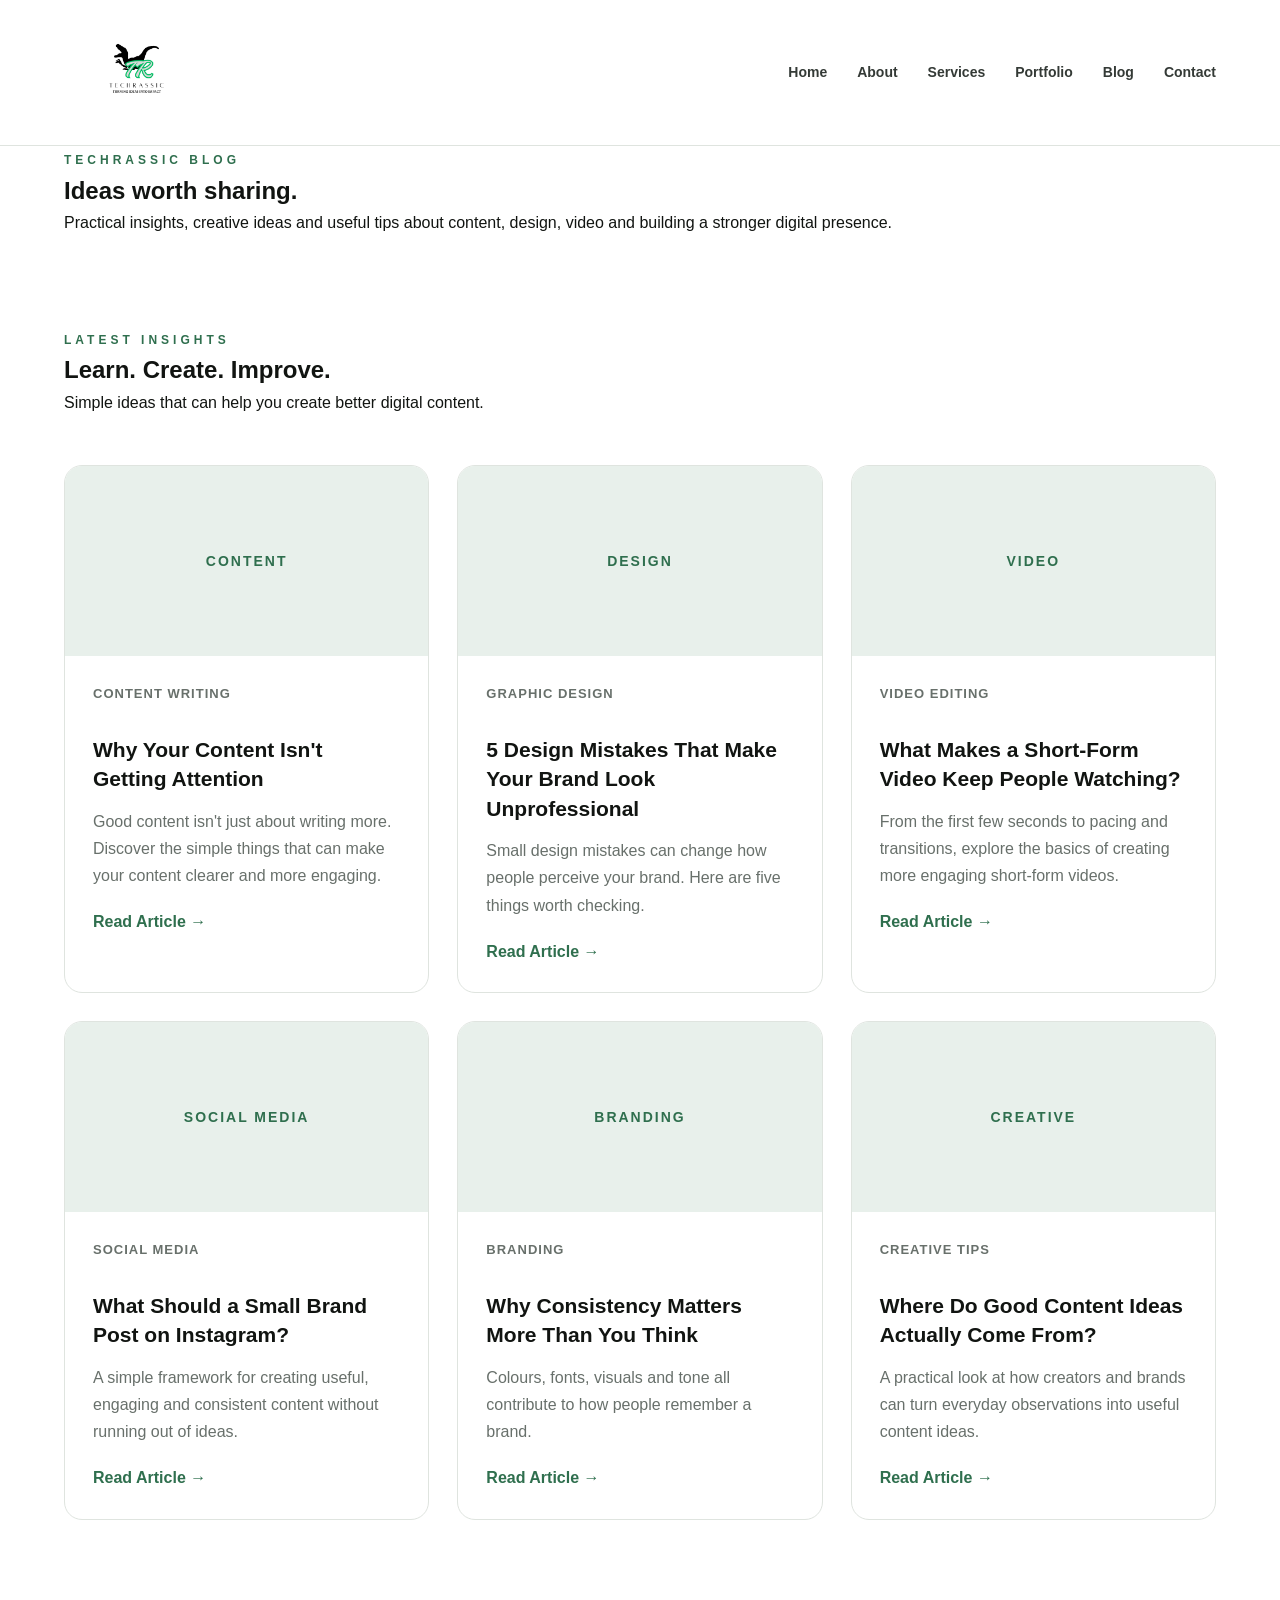
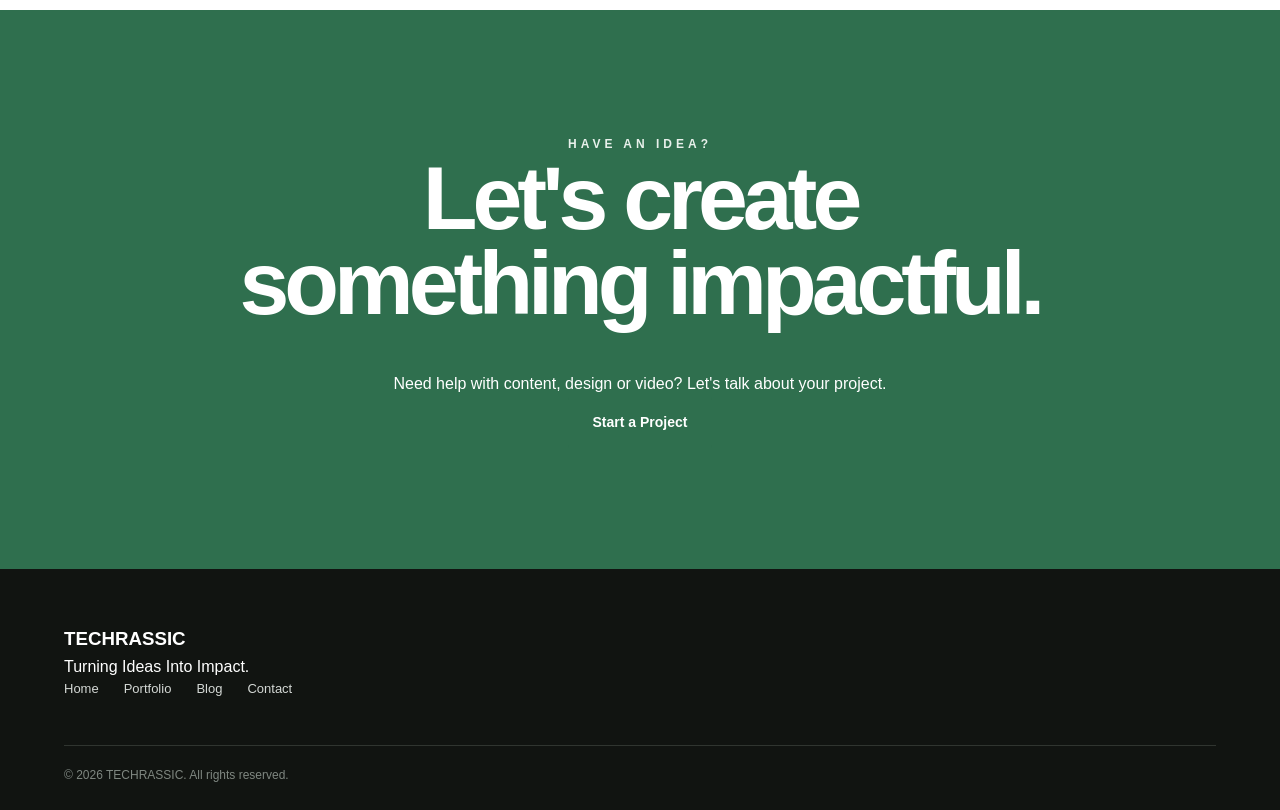
==== blog/index.html @ 9c950e4c "Initial website upload" ====
<!DOCTYPE html>
<html lang="en">
<head>
    <meta charset="UTF-8">
    <meta name="viewport" content="width=device-width, initial-scale=1.0">

    <title>Blog | TECHRASSIC</title>
    <meta name="description" content="Insights, tips and ideas about content, design, video and digital creativity from TECHRASSIC.">

    <link rel="stylesheet" href="../style.css">
</head>

<body>

    <!-- NAVBAR -->
    <header class="navbar">
        <div class="container nav-container">

            <a href="../index.html" class="logo">
                <img src="../assets/logo.png" alt="TECHRASSIC Logo">
            </a>

            <nav>
                <a href="../index.html">Home</a>
                <a href="../index.html#about">About</a>
                <a href="../index.html#services">Services</a>
                <a href="../portfolio/index.html">Portfolio</a>
                <a href="index.html" class="active">Blog</a>
                <a href="../contact/index.html">Contact</a>
            </nav>

        </div>
    </header>


    <!-- BLOG HERO -->
    <section class="page-hero">
        <div class="container">

            <span class="eyebrow">TECHRASSIC BLOG</span>

            <h1>Ideas worth sharing.</h1>

            <p>
                Practical insights, creative ideas and useful tips
                about content, design, video and building a stronger
                digital presence.
            </p>

        </div>
    </section>


    <!-- BLOG POSTS -->
    <section class="blog-section">
        <div class="container">

            <div class="section-heading">
                <span class="eyebrow">LATEST INSIGHTS</span>

                <h2>Learn. Create. Improve.</h2>

                <p>
                    Simple ideas that can help you create better
                    digital content.
                </p>
            </div>


            <div class="blog-grid">

                <!-- BLOG CARD 1 -->
                <article class="blog-card">

                    <div class="blog-image">
                        <span>CONTENT</span>
                    </div>

                    <div class="blog-content">

                        <p class="blog-category">
                            Content Writing
                        </p>

                        <h3>
                            Why Your Content Isn't Getting Attention
                        </h3>

                        <p>
                            Good content isn't just about writing more.
                            Discover the simple things that can make
                            your content clearer and more engaging.
                        </p>

                        <a href="#" class="blog-read">
                            Read Article →
                        </a>

                    </div>

                </article>


                <!-- BLOG CARD 2 -->
                <article class="blog-card">

                    <div class="blog-image">
                        <span>DESIGN</span>
                    </div>

                    <div class="blog-content">

                        <p class="blog-category">
                            Graphic Design
                        </p>

                        <h3>
                            5 Design Mistakes That Make Your Brand Look Unprofessional
                        </h3>

                        <p>
                            Small design mistakes can change how people
                            perceive your brand. Here are five things
                            worth checking.
                        </p>

                        <a href="#" class="blog-read">
                            Read Article →
                        </a>

                    </div>

                </article>


                <!-- BLOG CARD 3 -->
                <article class="blog-card">

                    <div class="blog-image">
                        <span>VIDEO</span>
                    </div>

                    <div class="blog-content">

                        <p class="blog-category">
                            Video Editing
                        </p>

                        <h3>
                            What Makes a Short-Form Video Keep People Watching?
                        </h3>

                        <p>
                            From the first few seconds to pacing and
                            transitions, explore the basics of creating
                            more engaging short-form videos.
                        </p>

                        <a href="#" class="blog-read">
                            Read Article →
                        </a>

                    </div>

                </article>


                <!-- BLOG CARD 4 -->
                <article class="blog-card">

                    <div class="blog-image">
                        <span>SOCIAL MEDIA</span>
                    </div>

                    <div class="blog-content">

                        <p class="blog-category">
                            Social Media
                        </p>

                        <h3>
                            What Should a Small Brand Post on Instagram?
                        </h3>

                        <p>
                            A simple framework for creating useful,
                            engaging and consistent content without
                            running out of ideas.
                        </p>

                        <a href="#" class="blog-read">
                            Read Article →
                        </a>

                    </div>

                </article>


                <!-- BLOG CARD 5 -->
                <article class="blog-card">

                    <div class="blog-image">
                        <span>BRANDING</span>
                    </div>

                    <div class="blog-content">

                        <p class="blog-category">
                            Branding
                        </p>

                        <h3>
                            Why Consistency Matters More Than You Think
                        </h3>

                        <p>
                            Colours, fonts, visuals and tone all contribute
                            to how people remember a brand.
                        </p>

                        <a href="#" class="blog-read">
                            Read Article →
                        </a>

                    </div>

                </article>


                <!-- BLOG CARD 6 -->
                <article class="blog-card">

                    <div class="blog-image">
                        <span>CREATIVE</span>
                    </div>

                    <div class="blog-content">

                        <p class="blog-category">
                            Creative Tips
                        </p>

                        <h3>
                            Where Do Good Content Ideas Actually Come From?
                        </h3>

                        <p>
                            A practical look at how creators and brands
                            can turn everyday observations into useful
                            content ideas.
                        </p>

                        <a href="#" class="blog-read">
                            Read Article →
                        </a>

                    </div>

                </article>

            </div>

        </div>
    </section>


    <!-- CTA -->
    <section class="cta-section">
        <div class="container">

            <div class="cta-box">

                <span class="eyebrow">HAVE AN IDEA?</span>

                <h2>Let's create something impactful.</h2>

                <p>
                    Need help with content, design or video?
                    Let's talk about your project.
                </p>

                <a href="../contact/index.html" class="btn btn-primary">
                    Start a Project
                </a>

            </div>

        </div>
    </section>


    <!-- FOOTER -->
    <footer class="footer">
        <div class="container">

            <div class="footer-content">

                <div>
                    <h3>TECHRASSIC</h3>

                    <p>
                        Turning Ideas Into Impact.
                    </p>
                </div>

                <div class="footer-links">
                    <a href="../index.html">Home</a>
                    <a href="../portfolio/index.html">Portfolio</a>
                    <a href="index.html">Blog</a>
                    <a href="../contact/index.html">Contact</a>
                </div>

            </div>

            <div class="footer-bottom">
                <p>© 2026 TECHRASSIC. All rights reserved.</p>
            </div>

        </div>
    </footer>


    <script src="../script.js"></script>

</body>
</html>
---- style.css ----
/* =========================================================
   TECHRASSIC
   Global Stylesheet
========================================================= */


/* ---------- BRAND COLORS ---------- */

:root {
    --green: #2f6f4e;
    --green-dark: #214d36;
    --green-light: #e8f0eb;

    --black: #111411;
    --dark-grey: #343a36;
    --grey: #68706b;

    --light-grey: #f3f5f2;
    --border: #dfe4df;

    --white: #ffffff;
}


/* ---------- RESET ---------- */

* {
    margin: 0;
    padding: 0;
    box-sizing: border-box;
}

html {
    scroll-behavior: smooth;
}

body {
    font-family: Arial, Helvetica, sans-serif;
    background: var(--white);
    color: var(--black);
    line-height: 1.6;
}

img {
    max-width: 100%;
}

a {
    text-decoration: none;
    color: inherit;
}

button,
a {
    -webkit-tap-highlight-color: transparent;
}


/* ---------- GLOBAL ---------- */

.container {
    width: min(1180px, 90%);
    margin: 0 auto;
}

.section {
    padding: 110px 0;
}

.section-label {
    color: var(--green);
    font-size: 12px;
    font-weight: 700;
    letter-spacing: 3px;
    margin-bottom: 25px;
}

.section-heading-row {
    display: flex;
    justify-content: space-between;
    align-items: end;
    gap: 40px;
    margin-bottom: 50px;
}

.section-heading-row h2 {
    font-size: clamp(40px, 5vw, 65px);
    line-height: 1;
    letter-spacing: -3px;
}

.section-heading-row > p {
    max-width: 360px;
    color: var(--grey);
}


/* ---------- NAVBAR ---------- */

.navbar {
    position: sticky;
    top: 0;
    z-index: 1000;

    background: rgba(255, 255, 255, 0.96);
    border-bottom: 1px solid var(--border);

    backdrop-filter: blur(10px);
}

.nav-container {
    min-height: 80px;

    display: flex;
    justify-content: space-between;
    align-items: center;
}

.logo img {
    width: 145px;
    display: block;
}


/* ---------- NAVIGATION LINKS ---------- */

.nav-links,
.nav-container nav {
    display: flex;
    align-items: center;
    gap: 30px;
}

.nav-links a,
.nav-container nav a {
    position: relative;

    font-size: 14px;
    font-weight: 600;

    color: var(--dark-grey);

    transition: color 0.25s ease;
}

.nav-links a::after,
.nav-container nav a::after {
    content: "";

    position: absolute;
    left: 0;
    bottom: -7px;

    width: 0;
    height: 2px;

    background: var(--green);

    transition: width 0.25s ease;
}

.nav-links a:hover,
.nav-container nav a:hover {
    color: var(--green);
}

.nav-links a:hover::after,
.nav-container nav a:hover::after {
    width: 100%;
}


/* ---------- BUTTONS ---------- */

.btn {
    display: inline-flex;
    align-items: center;
    justify-content: center;

    padding: 15px 25px;

    font-size: 14px;
    font-weight: 700;

    border-radius: 4px;

    transition:
        transform 0.25s ease,
        background 0.25s ease,
        color 0.25s ease;
}

.btn:hover {
    transform: translateY(-2px);
}

.btn-primary {
    background: var(--green);
    color: var(--white);
}

.btn-primary:hover {
    background: var(--green-dark);
}

.btn-outline {
    border: 1px solid var(--black);
    color: var(--black);
}

.btn-outline:hover {
    background: var(--black);
    color: var(--white);
}

.btn-light {
    background: var(--white);
    color: var(--green-dark);
}

.btn-light:hover {
    background: var(--green-light);
}


/* ---------- HERO ---------- */

.hero {
    min-height: calc(100vh - 80px);

    display: flex;
    align-items: center;

    background: var(--light-grey);

    padding: 100px 0;
}

.hero-content {
    max-width: 1050px;
}

.eyebrow {
    color: var(--green);

    font-size: 12px;
    font-weight: 700;

    letter-spacing: 4px;

    margin-bottom: 25px;
}

.hero h1 {
    font-size: clamp(60px, 9vw, 115px);

    line-height: 0.9;

    letter-spacing: -7px;

    margin-bottom: 35px;
}

.hero h1 {
    font-size: clamp(60px, 9vw, 115px);
    line-height: 0.9;
    letter-spacing: -7px;
    margin-bottom: 35px;
}

.hero-line {
    display: block;
}

.hero-line:nth-child(2) {
    transform: translateX(-3px);
}

.hero-line span {
    color: var(--green);
}
.hero-text {
    max-width: 620px;

    color: var(--grey);

    font-size: 18px;

    margin-bottom: 40px;
}

.hero-buttons {
    display: flex;
    gap: 15px;
    flex-wrap: wrap;
}


/* ---------- ABOUT ---------- */

.about-grid {
    display: grid;
    grid-template-columns: 1fr 1fr;

    gap: 80px;

    align-items: start;
}

.about-grid h2 {
    font-size: clamp(40px, 5vw, 65px);

    line-height: 1;

    letter-spacing: -3px;
}

.about-grid h2 span {
    color: var(--green);
}

.about-text {
    max-width: 600px;
}

.about-text p {
    font-size: 20px;

    color: var(--grey);

    margin-bottom: 25px;
}


/* ---------- SERVICES ---------- */

.services-section {
    background: var(--light-grey);
}

.services-grid {
    display: grid;

    grid-template-columns: repeat(3, 1fr);

    gap: 20px;
}

.service-card {
    position: relative;

    min-height: 390px;

    padding: 35px;

    display: flex;
    flex-direction: column;

    background: var(--white);

    border: 1px solid var(--border);

    transition:
        transform 0.3s ease,
        border-color 0.3s ease,
        box-shadow 0.3s ease;
}

.service-card:hover {
    transform: translateY(-8px);

    border-color: var(--green);

    box-shadow: 0 20px 50px rgba(20, 40, 25, 0.08);
}

.card-number {
    color: var(--green);

    font-size: 13px;

    font-weight: 700;
}

.card-icon {
    width: 55px;
    height: 55px;

    margin-top: 40px;
    margin-bottom: 30px;

    display: flex;
    align-items: center;
    justify-content: center;

    background: var(--green-light);

    color: var(--green);

    font-size: 25px;

    border-radius: 50%;
}

.service-card h3 {
    font-size: 28px;

    line-height: 1.1;

    margin-bottom: 15px;
}

.service-card p {
    color: var(--grey);

    font-size: 15px;
}

.card-link {
    margin-top: auto;

    padding-top: 30px;

    color: var(--green);

    font-size: 14px;

    font-weight: 700;
}


/* ---------- PORTFOLIO ---------- */

.portfolio-section {
    background: var(--white);
}

.text-link {
    color: var(--green);

    font-size: 14px;

    font-weight: 700;

    white-space: nowrap;
}

.portfolio-grid {
    display: grid;

    grid-template-columns: repeat(3, 1fr);

    gap: 25px;
}

.portfolio-card {
    border: 1px solid var(--border);

    overflow: hidden;

    transition:
        transform 0.3s ease,
        box-shadow 0.3s ease;
}

.portfolio-card:hover {
    transform: translateY(-6px);

    box-shadow: 0 20px 40px rgba(20, 40, 25, 0.08);
}

.portfolio-image {
    height: 320px;

    display: flex;
    align-items: center;
    justify-content: center;

    background: var(--light-grey);
}

.portfolio-image span {
    color: var(--green);

    font-size: 28px;

    font-weight: 800;

    letter-spacing: 3px;
}

.writing-bg {
    background: #edf2ed;
}

.design-bg {
    background: #f1f2ee;
}

.video-bg {
    background: #e9efeb;
}

.portfolio-info {
    padding: 22px;
}

.portfolio-info h3 {
    font-size: 21px;

    margin-bottom: 4px;
}

.portfolio-info p {
    color: var(--grey);

    font-size: 14px;
}


/* ---------- WHY TECHRASSIC ---------- */

.why-section {
    background: var(--light-grey);
}

.why-heading {
    max-width: 800px;

    font-size: clamp(45px, 6vw, 75px);

    line-height: 1;

    letter-spacing: -4px;

    margin-bottom: 60px;
}

.why-heading span {
    color: var(--green);
}

.why-grid {
    display: grid;

    grid-template-columns: repeat(4, 1fr);

    gap: 1px;

    background: var(--border);

    border: 1px solid var(--border);
}

.why-item {
    background: var(--white);

    padding: 35px;

    min-height: 240px;
}

.why-item strong {
    color: var(--green);

    font-size: 13px;
}

.why-item h3 {
    font-size: 20px;

    margin: 45px 0 12px;
}

.why-item p {
    color: var(--grey);

    font-size: 14px;
}


/* ---------- BLOG ---------- */

.blog-preview {
    display: grid;

    grid-template-columns: 1fr 1fr;

    border: 1px solid var(--border);
}

.blog-placeholder {
    min-height: 350px;

    background: var(--light-grey);

    display: flex;
    align-items: center;
    justify-content: center;
}

.blog-placeholder span {
    color: var(--green);

    font-weight: 800;

    letter-spacing: 3px;
}

.blog-content {
    padding: 55px;
}

.blog-tag {
    color: var(--green);

    font-size: 12px;

    font-weight: 700;

    letter-spacing: 2px;

    margin-bottom: 20px;
}

.blog-content h3 {
    font-size: 35px;

    line-height: 1.1;

    margin-bottom: 20px;
}

.blog-content > p:not(.blog-tag) {
    color: var(--grey);

    margin-bottom: 30px;
}


/* ---------- CTA ---------- */

.cta-section {
    background: var(--green);

    color: var(--white);

    padding: 120px 0;

    text-align: center;
}

.cta-section .eyebrow {
    color: var(--green-light);
}

.cta-section h2 {
    max-width: 850px;

    margin: 0 auto 45px;

    font-size: clamp(50px, 7vw, 90px);

    line-height: 0.95;

    letter-spacing: -5px;
}

.cta-section h2 span {
    color: var(--green-light);
}


/* ---------- FOOTER ---------- */

footer {
    background: var(--black);

    color: var(--white);

    padding: 55px 0 25px;
}

.footer-container {
    display: flex;

    justify-content: space-between;

    gap: 50px;
}

.footer-brand img {
    width: 140px;

    margin-bottom: 10px;
}

.footer-brand p {
    color: #9da49e;

    font-size: 13px;
}

.footer-links {
    display: flex;

    gap: 25px;

    flex-wrap: wrap;

    align-items: center;
}

.footer-links a {
    color: #d4d8d5;

    font-size: 13px;

    transition: color 0.2s ease;
}

.footer-links a:hover {
    color: var(--green-light);
}

.footer-bottom {
    display: flex;

    justify-content: space-between;

    gap: 20px;

    border-top: 1px solid #303530;

    margin-top: 45px;

    padding-top: 20px;
}

.footer-bottom p {
    color: #7f8781;

    font-size: 12px;
}


/* ---------- CONTACT PAGE ---------- */

.contact-section {
    padding: 90px 0;
}

.contact-grid {
    display: grid;

    grid-template-columns: repeat(2, 1fr);

    gap: 24px;

    margin-top: 50px;
}

.contact-card {
    display: block;

    padding: 35px;

    background: var(--white);

    border: 1px solid var(--border);

    border-radius: 18px;

    text-decoration: none;

    color: var(--black);

    transition: 0.3s ease;
}

.contact-card:hover {
    transform: translateY(-6px);

    border-color: var(--green);

    box-shadow: 0 12px 30px rgba(33, 77, 54, 0.08);
}

.contact-icon {
    width: 55px;
    height: 55px;

    display: flex;
    align-items: center;
    justify-content: center;

    background: var(--green-light);

    border-radius: 12px;

    font-size: 24px;

    margin-bottom: 20px;
}

.contact-card h3 {
    margin-bottom: 10px;

    font-size: 22px;
}

.contact-card p {
    color: var(--grey);

    line-height: 1.7;

    margin-bottom: 20px;
}

.contact-link {
    color: var(--green);

    font-weight: 600;
}


/* =========================================================
   TABLET
========================================================= */

@media (max-width: 950px) {

    .nav-links,
    .nav-container nav {
        gap: 18px;
    }

    .nav-links a,
    .nav-container nav a {
        font-size: 13px;
    }

    .services-grid {
        grid-template-columns: repeat(2, 1fr);
    }

    .portfolio-grid {
        grid-template-columns: repeat(2, 1fr);
    }

    .why-grid {
        grid-template-columns: repeat(2, 1fr);
    }

}

/* =========================
   BLOG PAGE
========================= */

.blog-section {
    padding: 90px 0;
}

.blog-grid {
    display: grid;
    grid-template-columns: repeat(3, 1fr);
    gap: 28px;
    margin-top: 50px;
}

.blog-card {
    overflow: hidden;
    background: var(--white);
    border: 1px solid var(--border);
    border-radius: 18px;
    transition: 0.3s ease;
}

.blog-card:hover {
    transform: translateY(-6px);
    box-shadow: 0 12px 30px rgba(33, 77, 54, 0.08);
}

.blog-image {
    height: 190px;
    background: var(--green-light);
    display: flex;
    align-items: center;
    justify-content: center;
}

.blog-image span {
    color: var(--green);
    font-size: 14px;
    font-weight: 700;
    letter-spacing: 2px;
}

.blog-content {
    padding: 28px;
}

.blog-category {
    color: var(--green);
    font-size: 13px;
    font-weight: 700;
    text-transform: uppercase;
    letter-spacing: 1px;
    margin-bottom: 12px;
}

.blog-content h3 {
    font-size: 21px;
    line-height: 1.4;
    margin-bottom: 14px;
}

.blog-content > p:not(.blog-category) {
    color: var(--grey);
    line-height: 1.7;
    margin-bottom: 20px;
}

.blog-read {
    color: var(--green);
    font-weight: 600;
    text-decoration: none;
}

.blog-read:hover {
    color: var(--green-dark);
}


/* BLOG RESPONSIVE */

@media (max-width: 900px) {

    .blog-grid {
        grid-template-columns: repeat(2, 1fr);
    }

}


@media (max-width: 600px) {

    .blog-grid {
        grid-template-columns: 1fr;
    }

    .blog-image {
        height: 170px;
    }

}
/* =========================================================
   MOBILE
========================================================= */

@media (max-width: 700px) {

    .section {
        padding: 75px 0;
    }


    /* NAVBAR */

    .nav-container {
        min-height: 70px;
    }

    .logo img {
        width: 120px;
    }

    .nav-links,
    .nav-container nav {
        display: none;
    }


    /* HERO */

    .hero {
        min-height: calc(100vh - 70px);

        padding: 70px 0;
    }

    .hero h1 {
        font-size: clamp(55px, 16vw, 85px);

        letter-spacing: -5px;
    }

    .hero-text {
        font-size: 16px;
    }

    .hero-buttons {
        flex-direction: column;

        align-items: stretch;
    }

    .btn {
        width: 100%;
    }


    /* ABOUT */

    .about-grid {
        grid-template-columns: 1fr;

        gap: 35px;
    }

    .about-grid h2 {
        font-size: 45px;
    }

    .about-text p {
        font-size: 17px;
    }


    /* HEADINGS */

    .section-heading-row {
        flex-direction: column;

        align-items: start;

        gap: 15px;
    }


    /* SERVICES */

    .services-grid {
        grid-template-columns: 1fr;
    }

    .service-card {
        min-height: 350px;
    }


    /* PORTFOLIO */

    .portfolio-grid {
        grid-template-columns: 1fr;
    }

    .portfolio-image {
        height: 270px;
    }


    /* WHY */

    .why-heading {
        font-size: 48px;
    }

    .why-grid {
        grid-template-columns: 1fr;
    }


    /* BLOG */

    .blog-preview {
        grid-template-columns: 1fr;
    }

    .blog-placeholder {
        min-height: 230px;
    }

    .blog-content {
        padding: 30px;
    }

    .blog-content h3 {
        font-size: 28px;
    }


    /* CONTACT */

    .contact-grid {
        grid-template-columns: 1fr;
    }

    .contact-card {
        padding: 28px;
    }


    /* CTA */

    .cta-section {
        padding: 80px 0;
    }

    .cta-section h2 {
        font-size: 55px;

        letter-spacing: -3px;
    }


    /* FOOTER */

    .footer-container {
        flex-direction: column;
    }

    .footer-links {
        gap: 18px;
    }

    .footer-bottom {
        flex-direction: column;

        gap: 8px;
    }

}
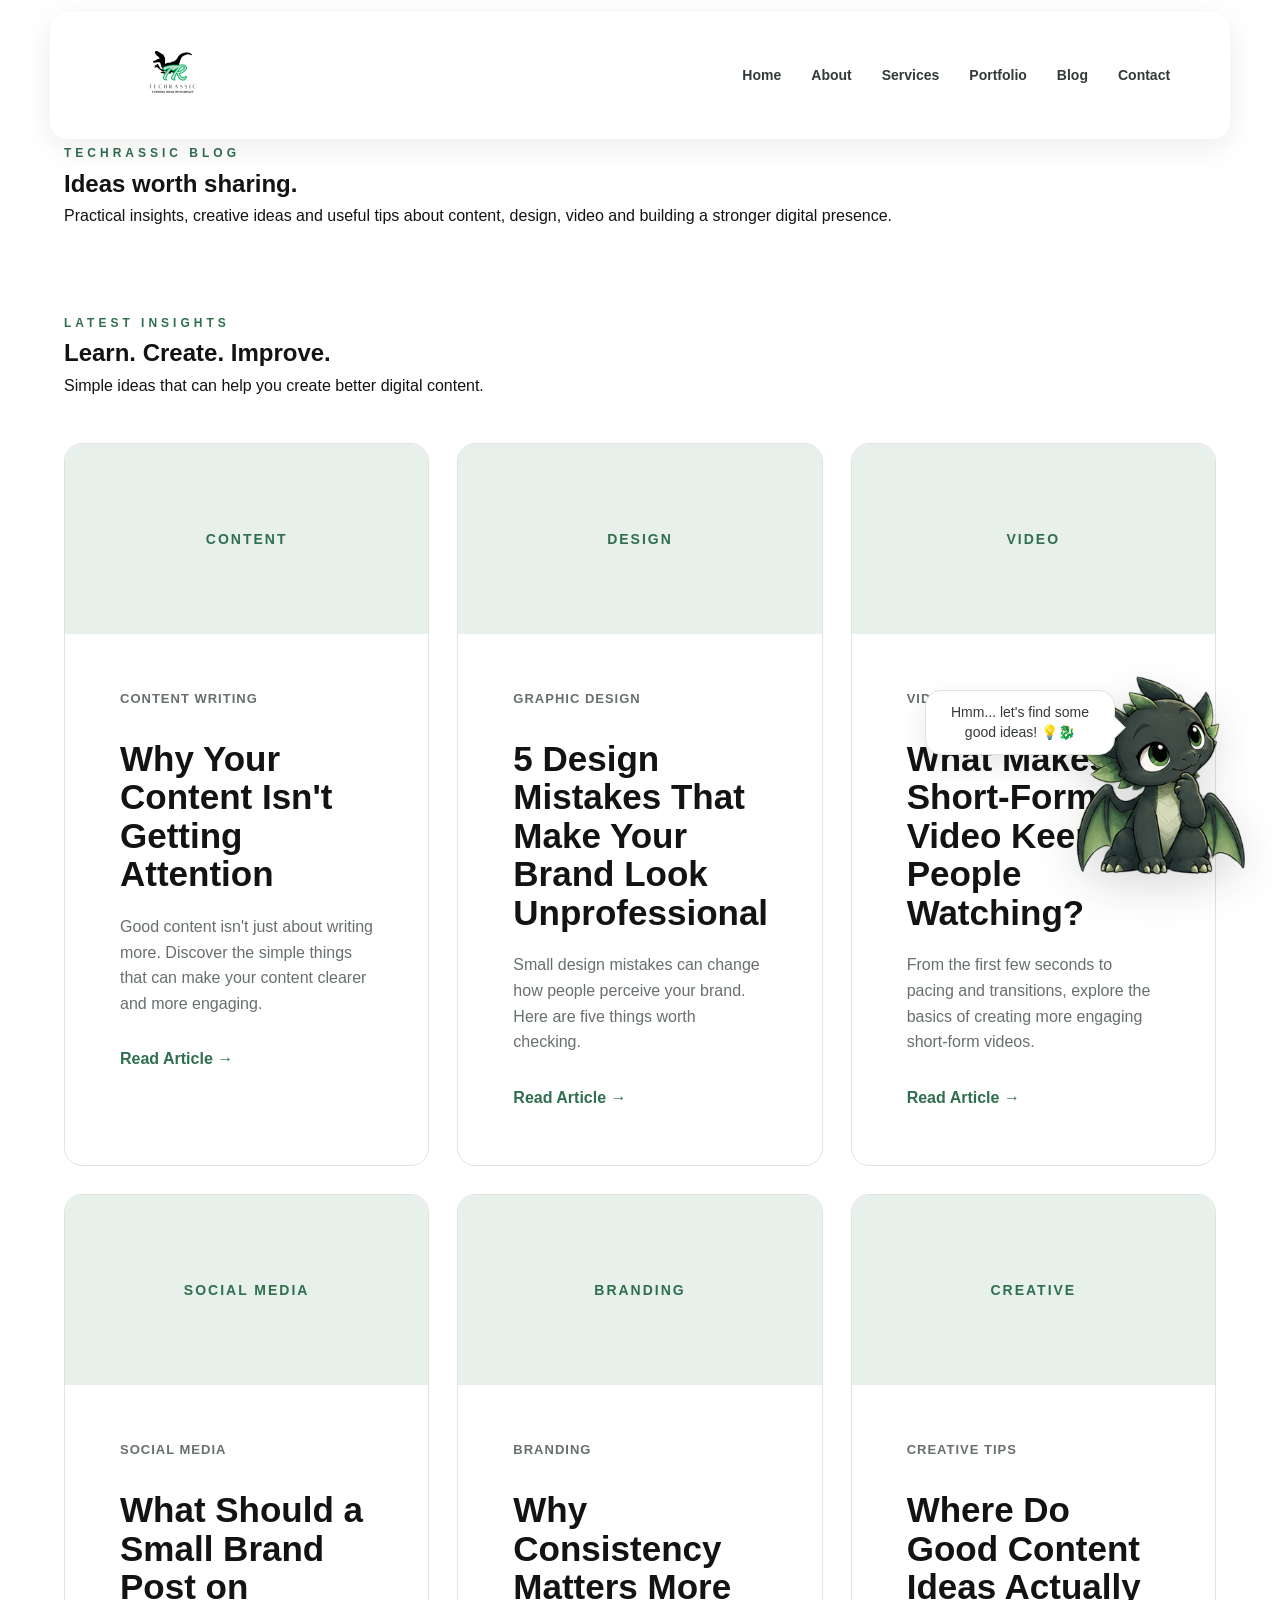
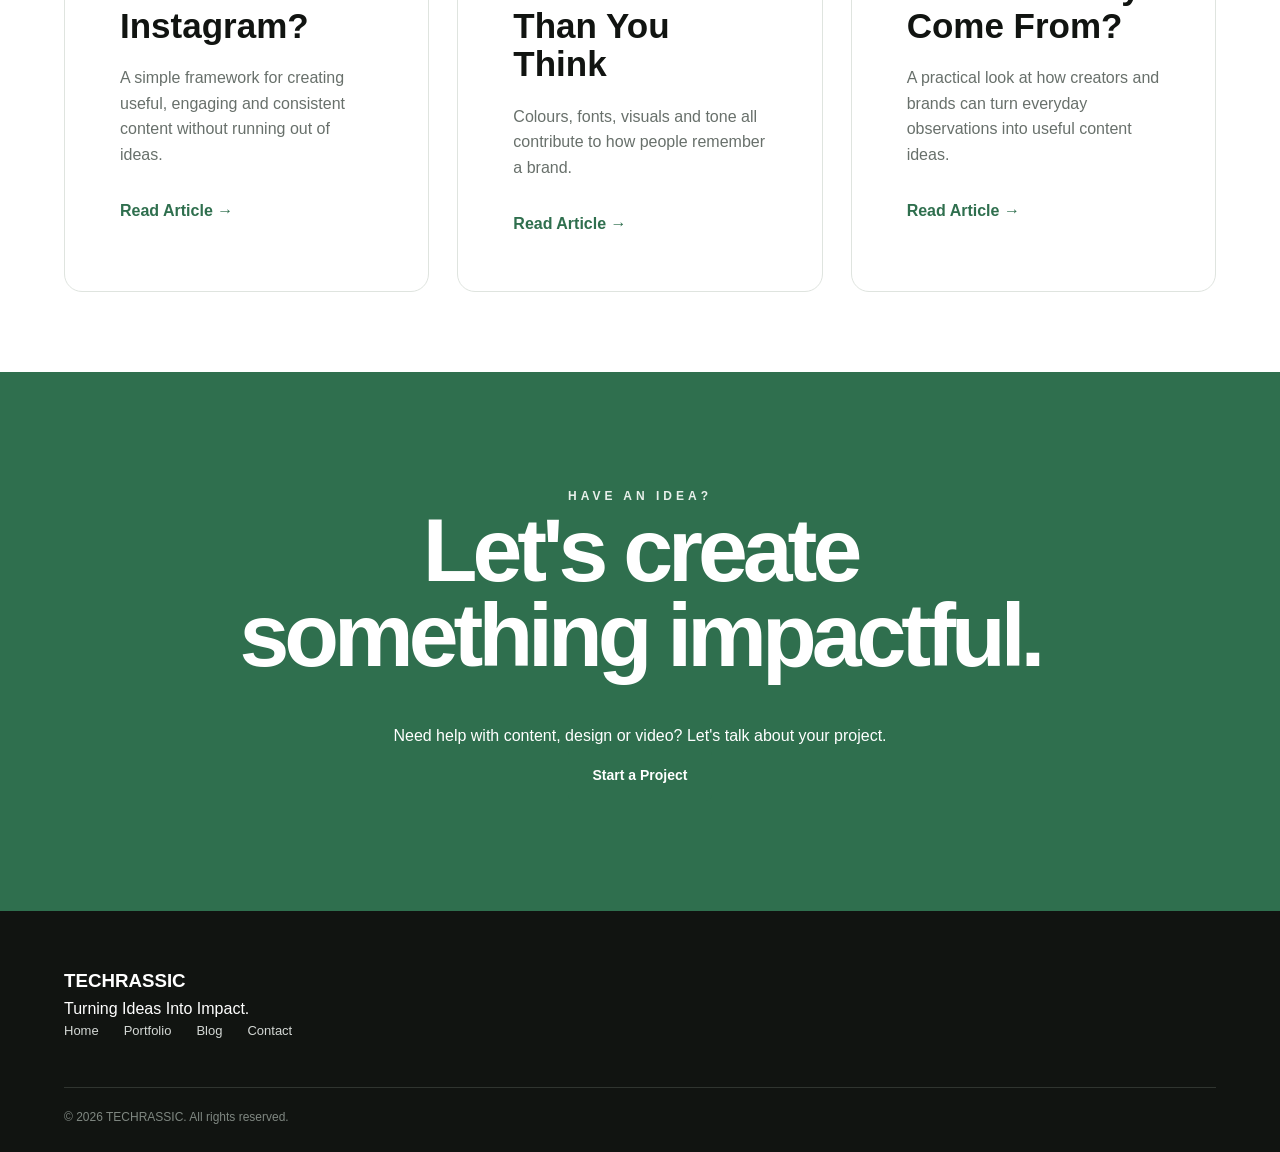
==== commit dcb143a6: "Add blog page mascot with image and speech bubble" ====
--- a/blog/index.html
+++ b/blog/index.html
@@ -12,6 +12,20 @@
 
 <body>
 
+    <!-- BLOG PAGE MASCOT -->
+
+<div class="page-mascot">
+
+    <img
+        src="../assets/mascot/poses/dragon-thinking.png"
+        alt="TECHRASSIC dragon mascot"
+    >
+
+    <div class="mascot-bubble">
+        Hmm... let's find some good ideas! 💡🐉
+    </div>
+
+</div>
     <!-- NAVBAR -->
     <header class="navbar">
         <div class="container nav-container">
@@ -324,4 +338,4 @@
     <script src="../script.js"></script>
 
 </body>
-</html>+</html>
--- a/style.css
+++ b/style.css
@@ -39,6 +39,8 @@
     background: var(--white);
     color: var(--black);
     line-height: 1.6;
+
+    overflow-x: hidden;
 }
 
 img {
@@ -64,52 +66,73 @@
 }
 
 .section {
-    padding: 110px 0;
+    padding: 90px 0;
 }
 
 .section-label {
     color: var(--green);
+
     font-size: 12px;
     font-weight: 700;
+
     letter-spacing: 3px;
-    margin-bottom: 25px;
+
+    margin-bottom: 22px;
 }
 
 .section-heading-row {
     display: flex;
     justify-content: space-between;
     align-items: end;
+
     gap: 40px;
-    margin-bottom: 50px;
+
+    margin-bottom: 45px;
 }
 
 .section-heading-row h2 {
     font-size: clamp(40px, 5vw, 65px);
+
     line-height: 1;
+
     letter-spacing: -3px;
 }
 
 .section-heading-row > p {
     max-width: 360px;
+
     color: var(--grey);
 }
 
 
-/* ---------- NAVBAR ---------- */
+/* =========================================================
+   NAVBAR
+========================================================= */
 
 .navbar {
     position: sticky;
-    top: 0;
+    top: 12px;
     z-index: 1000;
 
-    background: rgba(255, 255, 255, 0.96);
-    border-bottom: 1px solid var(--border);
-
-    backdrop-filter: blur(10px);
+    width: min(1180px, calc(100% - 24px));
+
+    margin: 12px auto 0;
+
+    background: rgba(255, 255, 255, 0.72);
+
+    border: 1px solid rgba(255, 255, 255, 0.7);
+
+    border-radius: 18px;
+
+    backdrop-filter: blur(18px) saturate(140%);
+    -webkit-backdrop-filter: blur(18px) saturate(140%);
+
+    box-shadow:
+        0 8px 30px rgba(17, 20, 17, 0.08);
 }
 
 .nav-container {
-    min-height: 80px;
+    min-height: 68px;
 
     display: flex;
     justify-content: space-between;
@@ -117,8 +140,61 @@
 }
 
 .logo img {
-    width: 145px;
+    width: 125px;
+
     display: block;
+}
+
+
+/* ---------- MOBILE MENU BUTTON ---------- */
+
+.menu-toggle {
+    display: none;
+
+    width: 42px;
+    height: 42px;
+
+    padding: 0;
+
+    border: 1px solid var(--border);
+
+    border-radius: 12px;
+
+    background: rgba(255, 255, 255, 0.55);
+
+    cursor: pointer;
+
+    align-items: center;
+    justify-content: center;
+
+    flex-direction: column;
+
+    gap: 5px;
+}
+
+.menu-toggle span {
+    width: 18px;
+    height: 2px;
+
+    background: var(--black);
+
+    border-radius: 10px;
+
+    transition:
+        transform 0.25s ease,
+        opacity 0.25s ease;
+}
+
+.menu-toggle.active span:nth-child(1) {
+    transform: translateY(7px) rotate(45deg);
+}
+
+.menu-toggle.active span:nth-child(2) {
+    opacity: 0;
+}
+
+.menu-toggle.active span:nth-child(3) {
+    transform: translateY(-7px) rotate(-45deg);
 }
 
 
@@ -127,7 +203,9 @@
 .nav-links,
 .nav-container nav {
     display: flex;
+
     align-items: center;
+
     gap: 30px;
 }
 
@@ -148,6 +226,7 @@
     content: "";
 
     position: absolute;
+
     left: 0;
     bottom: -7px;
 
@@ -170,10 +249,13 @@
 }
 
 
-/* ---------- BUTTONS ---------- */
+/* =========================================================
+   BUTTONS
+========================================================= */
 
 .btn {
     display: inline-flex;
+
     align-items: center;
     justify-content: center;
 
@@ -182,12 +264,13 @@
     font-size: 14px;
     font-weight: 700;
 
-    border-radius: 4px;
+    border-radius: 6px;
 
     transition:
         transform 0.25s ease,
         background 0.25s ease,
-        color 0.25s ease;
+        color 0.25s ease,
+        box-shadow 0.25s ease;
 }
 
 .btn:hover {
@@ -196,25 +279,32 @@
 
 .btn-primary {
     background: var(--green);
+
     color: var(--white);
 }
 
 .btn-primary:hover {
     background: var(--green-dark);
+
+    box-shadow:
+        0 10px 25px rgba(47, 111, 78, 0.2);
 }
 
 .btn-outline {
     border: 1px solid var(--black);
+
     color: var(--black);
 }
 
 .btn-outline:hover {
     background: var(--black);
+
     color: var(--white);
 }
 
 .btn-light {
     background: var(--white);
+
     color: var(--green-dark);
 }
 
@@ -223,7 +313,9 @@
 }
 
 
-/* ---------- HERO ---------- */
+/* =========================================================
+   HERO
+========================================================= */
 
 .hero {
     min-height: calc(100vh - 80px);
@@ -231,14 +323,126 @@
     display: flex;
     align-items: center;
 
-    background: var(--light-grey);
-
-    padding: 100px 0;
+    background:
+        radial-gradient(
+            circle at 85% 20%,
+            rgba(47, 111, 78, 0.08),
+            transparent 30%
+        ),
+        var(--light-grey);
+
+    padding: 90px 0;
 }
 
 .hero-content {
     max-width: 1050px;
-}
+
+    display: flex;
+    align-items: center;
+    justify-content: space-between;
+
+    gap: 60px;
+}
+
+.hero-text-content {
+    flex: 1;
+    min-width: 0;
+}
+
+
+/* =========================================================
+   FLYING DRAGON
+========================================================= */
+
+.hero-mascot {
+    flex: 0 0 380px;
+
+    display: flex;
+    align-items: center;
+    justify-content: center;
+
+    animation: dragon-enter 1.2s ease-out forwards;
+}
+
+.hero-mascot img {
+    width: min(380px, 100%);
+
+    height: auto;
+
+    display: block;
+
+    filter:
+        drop-shadow(0 20px 25px rgba(17, 20, 17, 0.12));
+
+    animation: dragon-fly 4s ease-in-out 1.2s infinite;
+}
+
+
+/* ---------- DRAGON ENTERS FROM RIGHT ---------- */
+
+@keyframes dragon-enter {
+
+    0% {
+        opacity: 0;
+
+        transform:
+            translateX(180px)
+            translateY(20px)
+            rotate(8deg);
+    }
+
+    70% {
+        opacity: 1;
+
+        transform:
+            translateX(-10px)
+            translateY(-5px)
+            rotate(-2deg);
+    }
+
+    100% {
+        opacity: 1;
+
+        transform:
+            translateX(0)
+            translateY(0)
+            rotate(0deg);
+    }
+}
+
+
+/* ---------- DRAGON GENTLE FLYING ---------- */
+
+@keyframes dragon-fly {
+
+    0%,
+    100% {
+        transform:
+            translateY(0)
+            rotate(0deg);
+    }
+
+    25% {
+        transform:
+            translateY(-10px)
+            rotate(1deg);
+    }
+
+    50% {
+        transform:
+            translateY(-18px)
+            rotate(0deg);
+    }
+
+    75% {
+        transform:
+            translateY(-8px)
+            rotate(-1deg);
+    }
+}
+
+
+/* ---------- HERO TEXT ---------- */
 
 .eyebrow {
     color: var(--green);
@@ -261,13 +465,6 @@
     margin-bottom: 35px;
 }
 
-.hero h1 {
-    font-size: clamp(60px, 9vw, 115px);
-    line-height: 0.9;
-    letter-spacing: -7px;
-    margin-bottom: 35px;
-}
-
 .hero-line {
     display: block;
 }
@@ -279,6 +476,7 @@
 .hero-line span {
     color: var(--green);
 }
+
 .hero-text {
     max-width: 620px;
 
@@ -291,18 +489,23 @@
 
 .hero-buttons {
     display: flex;
+
     gap: 15px;
+
     flex-wrap: wrap;
 }
 
 
-/* ---------- ABOUT ---------- */
+/* =========================================================
+   ABOUT
+========================================================= */
 
 .about-grid {
     display: grid;
+
     grid-template-columns: 1fr 1fr;
 
-    gap: 80px;
+    gap: 70px;
 
     align-items: start;
 }
@@ -332,7 +535,9 @@
 }
 
 
-/* ---------- SERVICES ---------- */
+/* =========================================================
+   SERVICES
+========================================================= */
 
 .services-section {
     background: var(--light-grey);
@@ -371,7 +576,8 @@
 
     border-color: var(--green);
 
-    box-shadow: 0 20px 50px rgba(20, 40, 25, 0.08);
+    box-shadow:
+        0 20px 50px rgba(20, 40, 25, 0.08);
 }
 
 .card-number {
@@ -390,6 +596,7 @@
     margin-bottom: 30px;
 
     display: flex;
+
     align-items: center;
     justify-content: center;
 
@@ -429,7 +636,9 @@
 }
 
 
-/* ---------- PORTFOLIO ---------- */
+/* =========================================================
+   PORTFOLIO
+========================================================= */
 
 .portfolio-section {
     background: var(--white);
@@ -460,19 +669,24 @@
 
     transition:
         transform 0.3s ease,
-        box-shadow 0.3s ease;
+        box-shadow 0.3s ease,
+        border-color 0.3s ease;
 }
 
 .portfolio-card:hover {
     transform: translateY(-6px);
 
-    box-shadow: 0 20px 40px rgba(20, 40, 25, 0.08);
+    border-color: var(--green);
+
+    box-shadow:
+        0 20px 40px rgba(20, 40, 25, 0.08);
 }
 
 .portfolio-image {
     height: 320px;
 
     display: flex;
+
     align-items: center;
     justify-content: center;
 
@@ -518,7 +732,9 @@
 }
 
 
-/* ---------- WHY TECHRASSIC ---------- */
+/* =========================================================
+   WHY TECHRASSIC
+========================================================= */
 
 .why-section {
     background: var(--light-grey);
@@ -579,7 +795,9 @@
 }
 
 
-/* ---------- BLOG ---------- */
+/* =========================================================
+   BLOG PREVIEW
+========================================================= */
 
 .blog-preview {
     display: grid;
@@ -587,6 +805,8 @@
     grid-template-columns: 1fr 1fr;
 
     border: 1px solid var(--border);
+
+    overflow: hidden;
 }
 
 .blog-placeholder {
@@ -595,6 +815,7 @@
     background: var(--light-grey);
 
     display: flex;
+
     align-items: center;
     justify-content: center;
 }
@@ -638,14 +859,16 @@
 }
 
 
-/* ---------- CTA ---------- */
+/* =========================================================
+   CTA
+========================================================= */
 
 .cta-section {
     background: var(--green);
 
     color: var(--white);
 
-    padding: 120px 0;
+    padding: 110px 0;
 
     text-align: center;
 }
@@ -671,7 +894,9 @@
 }
 
 
-/* ---------- FOOTER ---------- */
+/* =========================================================
+   FOOTER
+========================================================= */
 
 footer {
     background: var(--black);
@@ -744,10 +969,12 @@
 }
 
 
-/* ---------- CONTACT PAGE ---------- */
+/* =========================================================
+   CONTACT PAGE
+========================================================= */
 
 .contact-section {
-    padding: 90px 0;
+    padding: 80px 0;
 }
 
 .contact-grid {
@@ -757,7 +984,7 @@
 
     gap: 24px;
 
-    margin-top: 50px;
+    margin-top: 45px;
 }
 
 .contact-card {
@@ -783,7 +1010,8 @@
 
     border-color: var(--green);
 
-    box-shadow: 0 12px 30px rgba(33, 77, 54, 0.08);
+    box-shadow:
+        0 12px 30px rgba(33, 77, 54, 0.08);
 }
 
 .contact-icon {
@@ -791,6 +1019,7 @@
     height: 55px;
 
     display: flex;
+
     align-items: center;
     justify-content: center;
 
@@ -821,6 +1050,91 @@
     color: var(--green);
 
     font-weight: 600;
+}
+
+
+/* =========================================================
+   BLOG PAGE
+========================================================= */
+
+.blog-section {
+    padding: 80px 0;
+}
+
+.blog-grid {
+    display: grid;
+
+    grid-template-columns: repeat(3, 1fr);
+
+    gap: 28px;
+
+    margin-top: 45px;
+}
+
+.blog-card {
+    overflow: hidden;
+
+    background: var(--white);
+
+    border: 1px solid var(--border);
+
+    border-radius: 18px;
+
+    transition: 0.3s ease;
+}
+
+.blog-card:hover {
+    transform: translateY(-6px);
+
+    box-shadow:
+        0 12px 30px rgba(33, 77, 54, 0.08);
+}
+
+.blog-image {
+    height: 190px;
+
+    background: var(--green-light);
+
+    display: flex;
+
+    align-items: center;
+    justify-content: center;
+}
+
+.blog-image span {
+    color: var(--green);
+
+    font-size: 14px;
+
+    font-weight: 700;
+
+    letter-spacing: 2px;
+}
+
+.blog-category {
+    color: var(--green);
+
+    font-size: 13px;
+
+    font-weight: 700;
+
+    text-transform: uppercase;
+
+    letter-spacing: 1px;
+
+    margin-bottom: 12px;
+}
+
+.blog-read {
+    color: var(--green);
+
+    font-weight: 600;
+
+    text-decoration: none;
+}
+
+.blog-read:hover {
+    color: var(--green-dark);
 }
 
 
@@ -840,6 +1154,14 @@
         font-size: 13px;
     }
 
+    .hero-content {
+        gap: 35px;
+    }
+
+    .hero-mascot {
+        flex-basis: 300px;
+    }
+
     .services-grid {
         grid-template-columns: repeat(2, 1fr);
     }
@@ -852,99 +1174,259 @@
         grid-template-columns: repeat(2, 1fr);
     }
 
-}
-
-/* =========================
-   BLOG PAGE
-========================= */
-
-.blog-section {
-    padding: 90px 0;
-}
-
-.blog-grid {
-    display: grid;
-    grid-template-columns: repeat(3, 1fr);
-    gap: 28px;
-    margin-top: 50px;
-}
-
-.blog-card {
-    overflow: hidden;
-    background: var(--white);
-    border: 1px solid var(--border);
-    border-radius: 18px;
-    transition: 0.3s ease;
-}
-
-.blog-card:hover {
-    transform: translateY(-6px);
-    box-shadow: 0 12px 30px rgba(33, 77, 54, 0.08);
-}
-
-.blog-image {
-    height: 190px;
-    background: var(--green-light);
-    display: flex;
-    align-items: center;
-    justify-content: center;
-}
-
-.blog-image span {
-    color: var(--green);
-    font-size: 14px;
-    font-weight: 700;
-    letter-spacing: 2px;
-}
-
-.blog-content {
-    padding: 28px;
-}
-
-.blog-category {
-    color: var(--green);
-    font-size: 13px;
-    font-weight: 700;
-    text-transform: uppercase;
-    letter-spacing: 1px;
-    margin-bottom: 12px;
-}
-
-.blog-content h3 {
-    font-size: 21px;
-    line-height: 1.4;
-    margin-bottom: 14px;
-}
-
-.blog-content > p:not(.blog-category) {
-    color: var(--grey);
-    line-height: 1.7;
-    margin-bottom: 20px;
-}
-
-.blog-read {
-    color: var(--green);
-    font-weight: 600;
-    text-decoration: none;
-}
-
-.blog-read:hover {
-    color: var(--green-dark);
-}
-
-
-/* BLOG RESPONSIVE */
-
-@media (max-width: 900px) {
-
     .blog-grid {
         grid-template-columns: repeat(2, 1fr);
     }
-
-}
-
-
-@media (max-width: 600px) {
+}
+
+
+/* =========================================================
+   MOBILE
+========================================================= */
+
+@media (max-width: 700px) {
+
+    .container {
+        width: min(92%, 1180px);
+    }
+
+    .section {
+        padding: 65px 0;
+    }
+
+
+    /* ---------- NAVBAR ---------- */
+
+    .navbar {
+        top: 8px;
+
+        width: calc(100% - 16px);
+
+        margin-top: 8px;
+
+        border-radius: 16px;
+    }
+
+    .nav-container {
+        min-height: 58px;
+    }
+
+    .logo img {
+        width: 100px;
+    }
+
+    .menu-toggle {
+        display: flex;
+    }
+
+
+    /* ---------- MOBILE NAVIGATION ---------- */
+
+    .nav-links {
+        display: none;
+
+        position: absolute;
+
+        top: calc(100% + 10px);
+
+        left: 0;
+        right: 0;
+
+        flex-direction: column;
+
+        align-items: stretch;
+
+        gap: 4px;
+
+        padding: 10px;
+
+        background: rgba(255, 255, 255, 0.82);
+
+        border: 1px solid rgba(255, 255, 255, 0.7);
+
+        border-radius: 16px;
+
+        backdrop-filter: blur(18px) saturate(140%);
+        -webkit-backdrop-filter: blur(18px) saturate(140%);
+
+        box-shadow:
+            0 15px 35px rgba(17, 20, 17, 0.1);
+    }
+
+    .nav-links.active {
+        display: flex;
+    }
+
+    .nav-links a {
+        width: 100%;
+
+        padding: 12px 14px;
+
+        border-radius: 10px;
+
+        font-size: 14px;
+    }
+
+    .nav-links a:hover {
+        background: var(--green-light);
+    }
+
+    .nav-links a::after {
+        display: none;
+    }
+
+
+    /* ---------- HERO ---------- */
+
+    .hero {
+        min-height: calc(100vh - 66px);
+
+        padding: 65px 0;
+    }
+
+    .hero-content {
+        flex-direction: column;
+
+        align-items: center;
+
+        text-align: center;
+
+        gap: 35px;
+    }
+
+    .hero-text-content {
+        width: 100%;
+    }
+
+    .hero h1 {
+        font-size: clamp(55px, 16vw, 85px);
+
+        letter-spacing: -5px;
+    }
+
+    .hero-text {
+        font-size: 16px;
+
+        margin-left: auto;
+        margin-right: auto;
+
+        margin-bottom: 30px;
+    }
+
+    .hero-buttons {
+        flex-direction: column;
+
+        align-items: stretch;
+    }
+
+    .btn {
+        width: 100%;
+    }
+
+    .hero-mascot {
+        flex: none;
+
+        width: min(280px, 75vw);
+
+        order: 2;
+    }
+
+    .hero-mascot img {
+        width: 100%;
+    }
+
+
+    /* ---------- ABOUT ---------- */
+
+    .about-grid {
+        grid-template-columns: 1fr;
+
+        gap: 30px;
+    }
+
+    .about-grid h2 {
+        font-size: 45px;
+    }
+
+    .about-text p {
+        font-size: 17px;
+    }
+
+
+    /* ---------- HEADINGS ---------- */
+
+    .section-heading-row {
+        flex-direction: column;
+
+        align-items: start;
+
+        gap: 15px;
+    }
+
+    .section-heading-row h2 {
+        letter-spacing: -2px;
+    }
+
+
+    /* ---------- SERVICES ---------- */
+
+    .services-grid {
+        grid-template-columns: 1fr;
+    }
+
+    .service-card {
+        min-height: 350px;
+
+        padding: 30px;
+    }
+
+
+    /* ---------- PORTFOLIO ---------- */
+
+    .portfolio-grid {
+        grid-template-columns: 1fr;
+    }
+
+    .portfolio-image {
+        height: 270px;
+    }
+
+
+    /* ---------- WHY ---------- */
+
+    .why-heading {
+        font-size: 48px;
+
+        letter-spacing: -3px;
+
+        margin-bottom: 40px;
+    }
+
+    .why-grid {
+        grid-template-columns: 1fr;
+    }
+
+
+    /* ---------- BLOG PREVIEW ---------- */
+
+    .blog-preview {
+        grid-template-columns: 1fr;
+    }
+
+    .blog-placeholder {
+        min-height: 230px;
+    }
+
+    .blog-content {
+        padding: 30px;
+    }
+
+    .blog-content h3 {
+        font-size: 28px;
+    }
+
+
+    /* ---------- BLOG PAGE ---------- */
 
     .blog-grid {
         grid-template-columns: 1fr;
@@ -954,144 +1436,8 @@
         height: 170px;
     }
 
-}
-/* =========================================================
-   MOBILE
-========================================================= */
-
-@media (max-width: 700px) {
-
-    .section {
-        padding: 75px 0;
-    }
-
-
-    /* NAVBAR */
-
-    .nav-container {
-        min-height: 70px;
-    }
-
-    .logo img {
-        width: 120px;
-    }
-
-    .nav-links,
-    .nav-container nav {
-        display: none;
-    }
-
-
-    /* HERO */
-
-    .hero {
-        min-height: calc(100vh - 70px);
-
-        padding: 70px 0;
-    }
-
-    .hero h1 {
-        font-size: clamp(55px, 16vw, 85px);
-
-        letter-spacing: -5px;
-    }
-
-    .hero-text {
-        font-size: 16px;
-    }
-
-    .hero-buttons {
-        flex-direction: column;
-
-        align-items: stretch;
-    }
-
-    .btn {
-        width: 100%;
-    }
-
-
-    /* ABOUT */
-
-    .about-grid {
-        grid-template-columns: 1fr;
-
-        gap: 35px;
-    }
-
-    .about-grid h2 {
-        font-size: 45px;
-    }
-
-    .about-text p {
-        font-size: 17px;
-    }
-
-
-    /* HEADINGS */
-
-    .section-heading-row {
-        flex-direction: column;
-
-        align-items: start;
-
-        gap: 15px;
-    }
-
-
-    /* SERVICES */
-
-    .services-grid {
-        grid-template-columns: 1fr;
-    }
-
-    .service-card {
-        min-height: 350px;
-    }
-
-
-    /* PORTFOLIO */
-
-    .portfolio-grid {
-        grid-template-columns: 1fr;
-    }
-
-    .portfolio-image {
-        height: 270px;
-    }
-
-
-    /* WHY */
-
-    .why-heading {
-        font-size: 48px;
-    }
-
-    .why-grid {
-        grid-template-columns: 1fr;
-    }
-
-
-    /* BLOG */
-
-    .blog-preview {
-        grid-template-columns: 1fr;
-    }
-
-    .blog-placeholder {
-        min-height: 230px;
-    }
-
-    .blog-content {
-        padding: 30px;
-    }
-
-    .blog-content h3 {
-        font-size: 28px;
-    }
-
-
-    /* CONTACT */
+
+    /* ---------- CONTACT ---------- */
 
     .contact-grid {
         grid-template-columns: 1fr;
@@ -1102,7 +1448,7 @@
     }
 
 
-    /* CTA */
+    /* ---------- CTA ---------- */
 
     .cta-section {
         padding: 80px 0;
@@ -1115,7 +1461,7 @@
     }
 
 
-    /* FOOTER */
+    /* ---------- FOOTER ---------- */
 
     .footer-container {
         flex-direction: column;
@@ -1130,5 +1476,181 @@
 
         gap: 8px;
     }
-
-}+}
+
+
+/* =========================================================
+   REDUCED MOTION
+========================================================= */
+
+@media (prefers-reduced-motion: reduce) {
+
+    html {
+        scroll-behavior: auto;
+    }
+
+    *,
+    *::before,
+    *::after {
+        transition-duration: 0.01ms !important;
+        animation-duration: 0.01ms !important;
+    }
+}
+
+/* =========================================================
+   TECHRASSIC PAGE MASCOT
+========================================================= */
+
+.page-mascot {
+    position: fixed;
+
+    right: 35px;
+    bottom: 25px;
+
+    width: 170px;
+
+    z-index: 1000;
+
+    display: flex;
+    flex-direction: column;
+    align-items: center;
+
+    pointer-events: none;
+
+    animation: mascot-page-enter 0.8s ease-out forwards;
+}
+
+.page-mascot img {
+    width: 100%;
+    height: auto;
+
+    display: block;
+
+    filter:
+        drop-shadow(0 15px 20px rgba(17, 20, 17, 0.15));
+
+    animation: mascot-page-float 3.5s ease-in-out infinite;
+}
+
+
+/* =========================================================
+   MASCOT SPEECH BUBBLE
+========================================================= */
+
+.mascot-bubble {
+    position: absolute;
+
+    right: 130px;
+    bottom: 120px;
+
+    width: 190px;
+
+    padding: 12px 15px;
+
+    background: var(--white);
+    color: var(--dark-grey);
+
+    border: 1px solid var(--border);
+
+    border-radius: 16px;
+
+    font-size: 14px;
+    line-height: 1.4;
+
+    text-align: center;
+
+    box-shadow:
+        0 10px 25px rgba(17, 20, 17, 0.10);
+}
+
+
+/* Speech bubble tail */
+
+.mascot-bubble::after {
+    content: "";
+
+    position: absolute;
+
+    right: -8px;
+    bottom: 18px;
+
+    width: 16px;
+    height: 16px;
+
+    background: var(--white);
+
+    border-right: 1px solid var(--border);
+    border-bottom: 1px solid var(--border);
+
+    transform: rotate(-45deg);
+}
+
+
+/* =========================================================
+   MASCOT ENTERS PAGE
+========================================================= */
+
+@keyframes mascot-page-enter {
+
+    0% {
+        opacity: 0;
+
+        transform:
+            translateX(80px)
+            translateY(30px)
+            scale(0.85);
+    }
+
+    100% {
+        opacity: 1;
+
+        transform:
+            translateX(0)
+            translateY(0)
+            scale(1);
+    }
+
+}
+
+
+/* =========================================================
+   MASCOT GENTLE FLOAT
+========================================================= */
+
+@keyframes mascot-page-float {
+
+    0%,
+    100% {
+        transform: translateY(0);
+    }
+
+    50% {
+        transform: translateY(-10px);
+    }
+
+}
+
+
+/* =========================================================
+   PAGE MASCOT — MOBILE
+========================================================= */
+
+@media (max-width: 700px) {
+
+    .page-mascot {
+        right: 15px;
+        bottom: 15px;
+
+        width: 110px;
+    }
+
+    .mascot-bubble {
+        right: 75px;
+        bottom: 80px;
+
+        width: 150px;
+
+        font-size: 12px;
+    }
+
+}
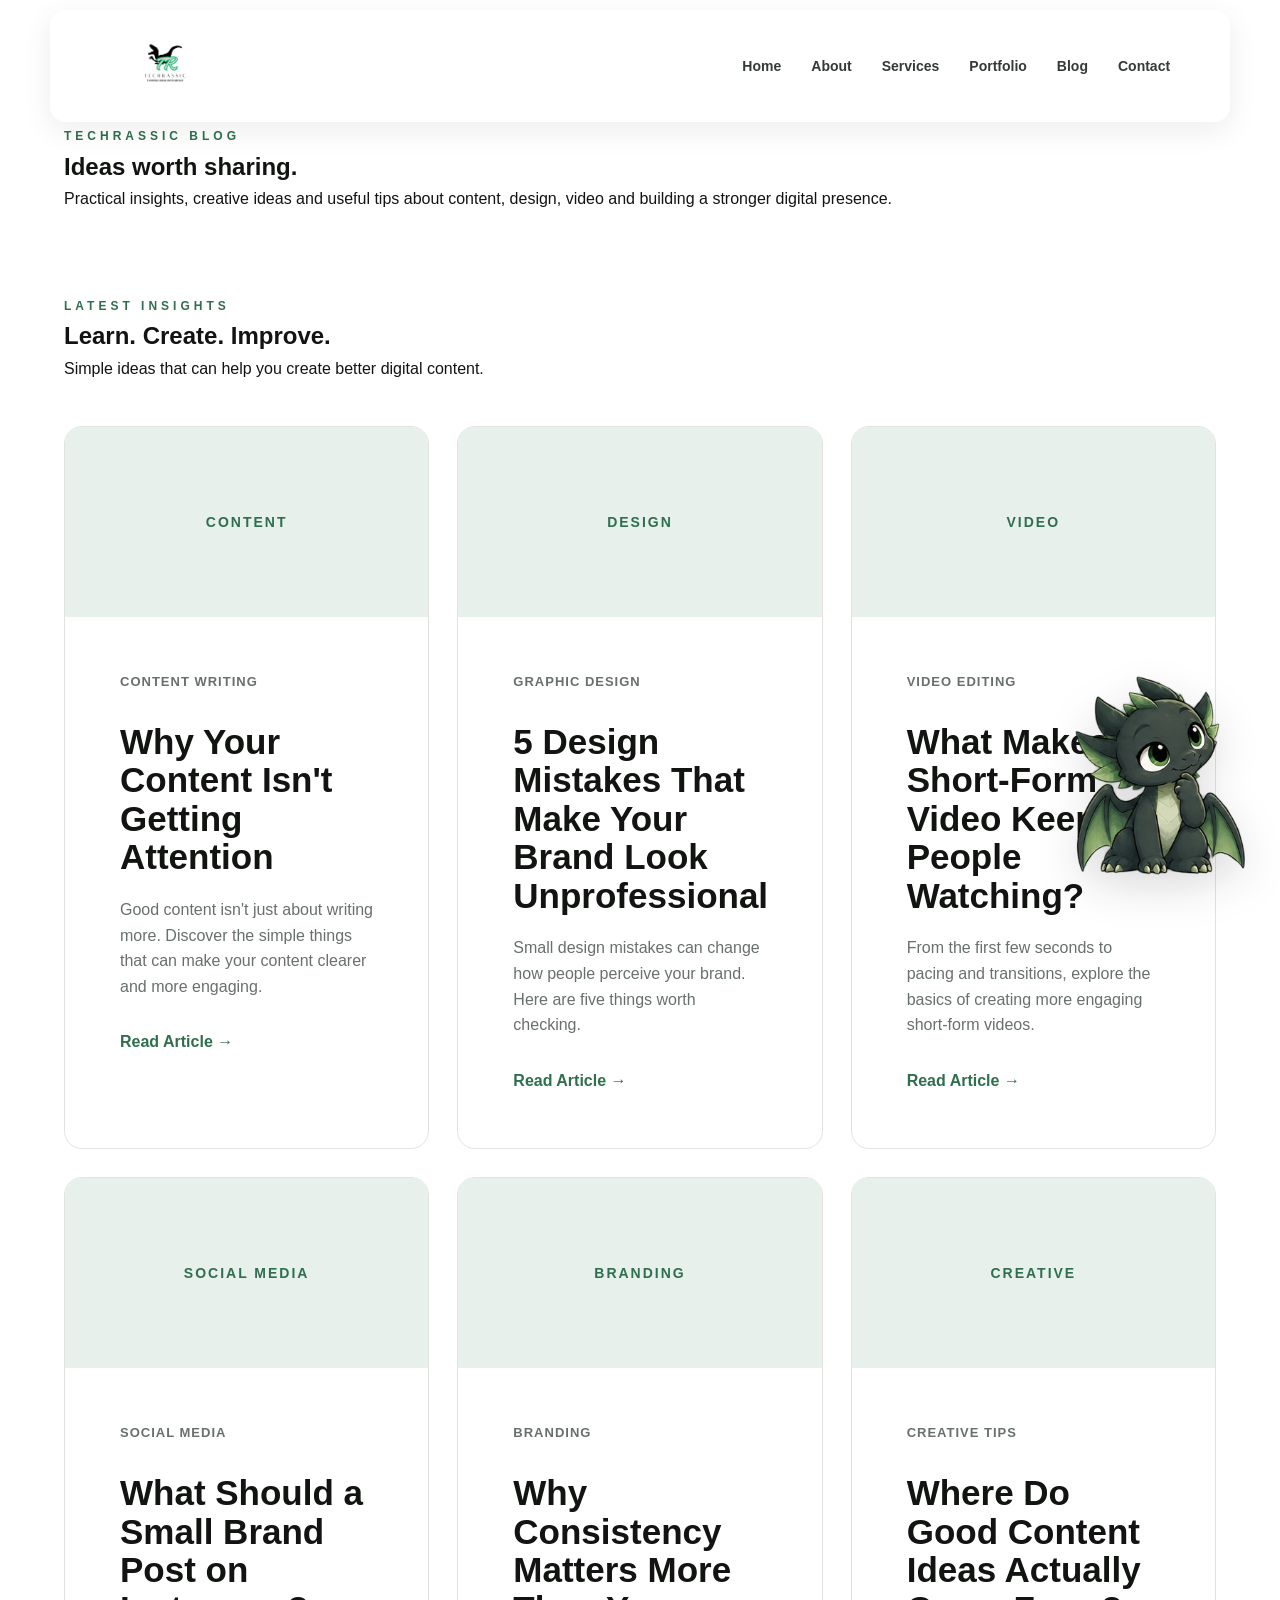
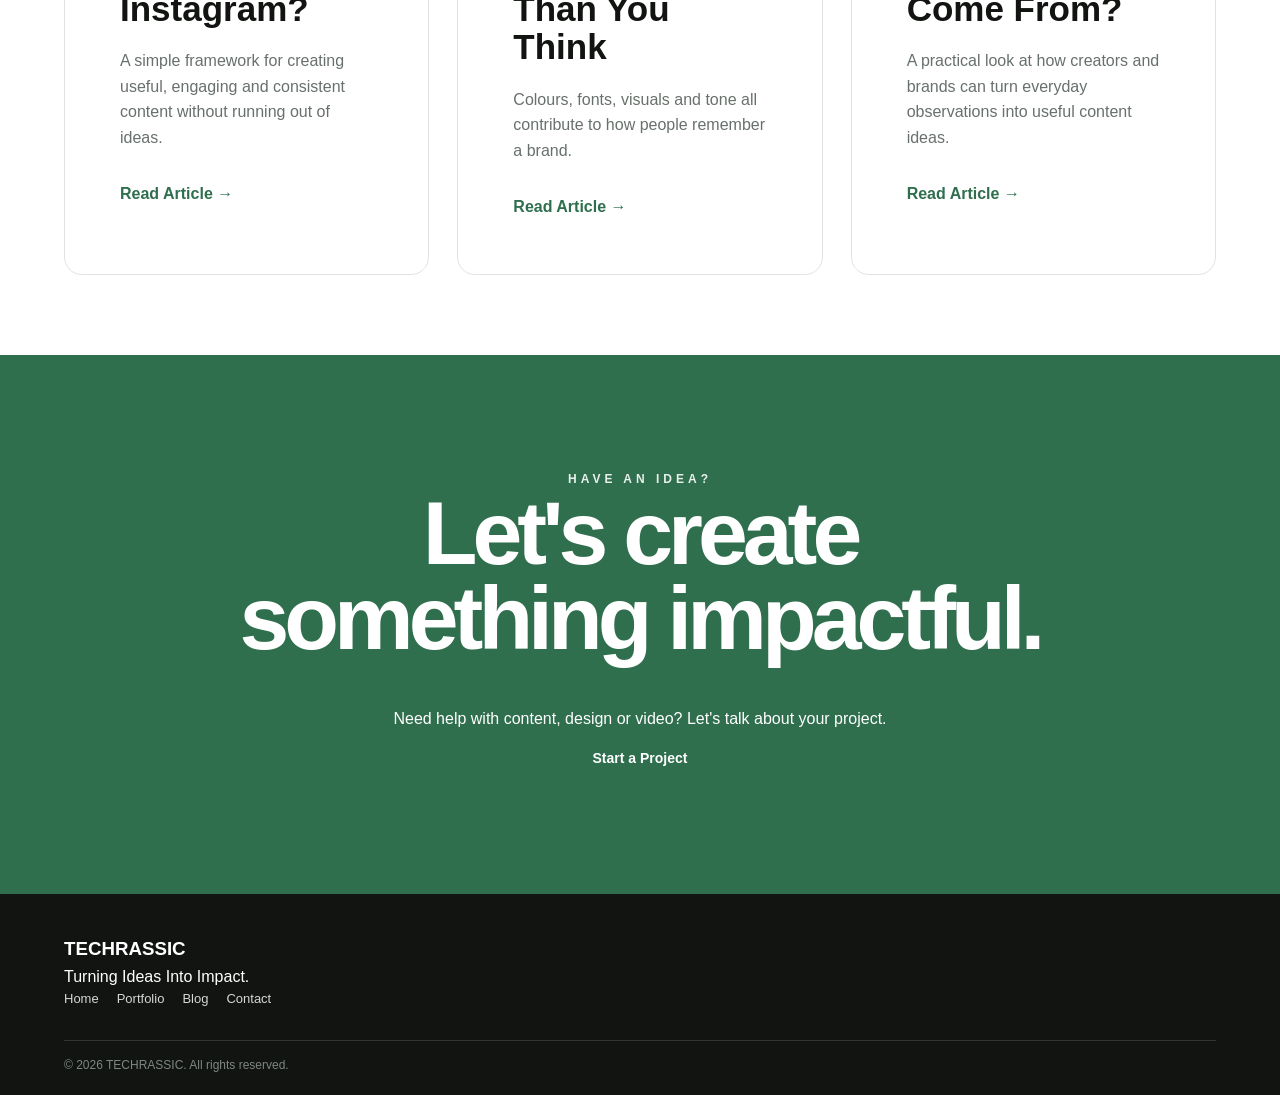
==== commit f7ec5778: "Remove spaces in mascot bubble text" ====
--- a/blog/index.html
+++ b/blog/index.html
@@ -22,7 +22,7 @@
     >
 
     <div class="mascot-bubble">
-        Hmm... let's find some good ideas! 💡🐉
+        Hmm...let's find some good ideas!💡
     </div>
 
 </div>
--- a/style.css
+++ b/style.css
@@ -111,18 +111,18 @@
 
 .navbar {
     position: sticky;
-    top: 12px;
+    top: 10px;
     z-index: 1000;
 
     width: min(1180px, calc(100% - 24px));
 
-    margin: 12px auto 0;
+    margin: 10px auto 0;
 
     background: rgba(255, 255, 255, 0.72);
 
     border: 1px solid rgba(255, 255, 255, 0.7);
 
-    border-radius: 18px;
+    border-radius: 16px;
 
     backdrop-filter: blur(18px) saturate(140%);
     -webkit-backdrop-filter: blur(18px) saturate(140%);
@@ -132,7 +132,7 @@
 }
 
 .nav-container {
-    min-height: 68px;
+    min-height: 58px;
 
     display: flex;
     justify-content: space-between;
@@ -140,7 +140,7 @@
 }
 
 .logo img {
-    width: 125px;
+    width: 110px;
 
     display: block;
 }
@@ -151,14 +151,14 @@
 .menu-toggle {
     display: none;
 
-    width: 42px;
-    height: 42px;
+    width: 38px;
+    height: 38px;
 
     padding: 0;
 
     border: 1px solid var(--border);
 
-    border-radius: 12px;
+    border-radius: 10px;
 
     background: rgba(255, 255, 255, 0.55);
 
@@ -318,7 +318,7 @@
 ========================================================= */
 
 .hero {
-    min-height: calc(100vh - 80px);
+    min-height: calc(100vh - 70px);
 
     display: flex;
     align-items: center;
@@ -903,7 +903,7 @@
 
     color: var(--white);
 
-    padding: 55px 0 25px;
+    padding: 40px 0 20px;
 }
 
 .footer-container {
@@ -911,13 +911,13 @@
 
     justify-content: space-between;
 
-    gap: 50px;
+    gap: 40px;
 }
 
 .footer-brand img {
-    width: 140px;
-
-    margin-bottom: 10px;
+    width: 120px;
+
+    margin-bottom: 8px;
 }
 
 .footer-brand p {
@@ -929,7 +929,7 @@
 .footer-links {
     display: flex;
 
-    gap: 25px;
+    gap: 18px;
 
     flex-wrap: wrap;
 
@@ -957,9 +957,9 @@
 
     border-top: 1px solid #303530;
 
-    margin-top: 45px;
-
-    padding-top: 20px;
+    margin-top: 30px;
+
+    padding-top: 15px;
 }
 
 .footer-bottom p {
@@ -1198,25 +1198,28 @@
     /* ---------- NAVBAR ---------- */
 
     .navbar {
-        top: 8px;
-
-        width: calc(100% - 16px);
-
-        margin-top: 8px;
-
-        border-radius: 16px;
+        top: 7px;
+
+        width: calc(100% - 14px);
+
+        margin-top: 7px;
+
+        border-radius: 14px;
     }
 
     .nav-container {
-        min-height: 58px;
+        min-height: 52px;
     }
 
     .logo img {
-        width: 100px;
+        width: 92px;
     }
 
     .menu-toggle {
         display: flex;
+
+        width: 38px;
+        height: 38px;
     }
 
 
@@ -1227,7 +1230,7 @@
 
         position: absolute;
 
-        top: calc(100% + 10px);
+        top: calc(100% + 8px);
 
         left: 0;
         right: 0;
@@ -1238,13 +1241,13 @@
 
         gap: 4px;
 
-        padding: 10px;
-
-        background: rgba(255, 255, 255, 0.82);
+        padding: 8px;
+
+        background: rgba(255, 255, 255, 0.92);
 
         border: 1px solid rgba(255, 255, 255, 0.7);
 
-        border-radius: 16px;
+        border-radius: 14px;
 
         backdrop-filter: blur(18px) saturate(140%);
         -webkit-backdrop-filter: blur(18px) saturate(140%);
@@ -1260,9 +1263,9 @@
     .nav-links a {
         width: 100%;
 
-        padding: 12px 14px;
-
-        border-radius: 10px;
+        padding: 11px 13px;
+
+        border-radius: 9px;
 
         font-size: 14px;
     }
@@ -1279,7 +1282,7 @@
     /* ---------- HERO ---------- */
 
     .hero {
-        min-height: calc(100vh - 66px);
+        min-height: calc(100vh - 60px);
 
         padding: 65px 0;
     }
@@ -1463,18 +1466,32 @@
 
     /* ---------- FOOTER ---------- */
 
+    footer {
+        padding: 32px 0 16px;
+    }
+
     .footer-container {
         flex-direction: column;
+
+        gap: 25px;
+    }
+
+    .footer-brand img {
+        width: 110px;
     }
 
     .footer-links {
-        gap: 18px;
+        gap: 14px;
     }
 
     .footer-bottom {
         flex-direction: column;
 
-        gap: 8px;
+        gap: 6px;
+
+        margin-top: 25px;
+
+        padding-top: 12px;
     }
 }
 
@@ -1497,6 +1514,7 @@
     }
 }
 
+
 /* =========================================================
    TECHRASSIC PAGE MASCOT
 ========================================================= */
@@ -1515,10 +1533,13 @@
     flex-direction: column;
     align-items: center;
 
-    pointer-events: none;
+    pointer-events: auto;
 
     animation: mascot-page-enter 0.8s ease-out forwards;
 }
+
+
+/* ---------- MASCOT IMAGE ---------- */
 
 .page-mascot img {
     width: 100%;
@@ -1530,6 +1551,17 @@
         drop-shadow(0 15px 20px rgba(17, 20, 17, 0.15));
 
     animation: mascot-page-float 3.5s ease-in-out infinite;
+
+    transition:
+        filter 0.3s ease;
+}
+
+
+/* ---------- MASCOT HOVER ---------- */
+
+.page-mascot:hover img {
+    filter:
+        drop-shadow(0 18px 25px rgba(17, 20, 17, 0.20));
 }
 
 
@@ -1561,10 +1593,31 @@
 
     box-shadow:
         0 10px 25px rgba(17, 20, 17, 0.10);
-}
-
-
-/* Speech bubble tail */
+
+    opacity: 0;
+
+    transform:
+        translateY(8px)
+        scale(0.95);
+
+    transition:
+        opacity 0.3s ease,
+        transform 0.3s ease;
+}
+
+
+/* ---------- SHOW BUBBLE ON HOVER ---------- */
+
+.page-mascot:hover .mascot-bubble {
+    opacity: 1;
+
+    transform:
+        translateY(0)
+        scale(1);
+}
+
+
+/* ---------- SPEECH BUBBLE TAIL ---------- */
 
 .mascot-bubble::after {
     content: "";
@@ -1653,4 +1706,102 @@
         font-size: 12px;
     }
 
-}
+    /* Show the speech bubble on mobile */
+    .mascot-bubble {
+        opacity: 1;
+
+        transform:
+            translateY(0)
+            scale(1);
+    }
+
+}
+
+/* =========================================================
+   DRAGON PAGE TRANSITION
+========================================================= */
+
+.dragon-transition {
+    position: fixed;
+    left: -180px;
+    bottom: 18%;
+    width: 150px;
+    z-index: 9999;
+    pointer-events: none;
+    opacity: 0;
+}
+
+.dragon-transition img {
+    width: 100%;
+    height: auto;
+    display: block;
+    filter:
+        drop-shadow(0 12px 18px rgba(17, 20, 17, 0.15));
+}
+
+.page-enter .dragon-transition {
+    opacity: 0;
+}
+
+.page-enter-active .dragon-transition {
+    animation: dragon-transition-enter 0.8s ease-out forwards;
+}
+
+.dragon-transition.fly-out {
+    opacity: 1;
+    animation: dragon-transition-fly 0.65s ease-in forwards;
+}
+
+@keyframes dragon-transition-enter {
+
+    0% {
+        transform:
+            translateX(-40px)
+            translateY(20px)
+            rotate(-8deg);
+        opacity: 0;
+    }
+
+    100% {
+        transform:
+            translateX(0)
+            translateY(0)
+            rotate(0deg);
+        opacity: 1;
+    }
+
+}
+
+@keyframes dragon-transition-fly {
+
+    0% {
+        transform:
+            translateX(0)
+            translateY(0)
+            rotate(0deg);
+        opacity: 1;
+    }
+
+    100% {
+        transform:
+            translateX(calc(100vw + 300px))
+            translateY(-35vh)
+            rotate(8deg);
+        opacity: 0;
+    }
+
+}
+
+
+/* =========================================================
+   MOBILE
+========================================================= */
+
+@media (max-width: 700px) {
+
+    .dragon-transition {
+        width: 105px;
+        bottom: 22%;
+    }
+
+}
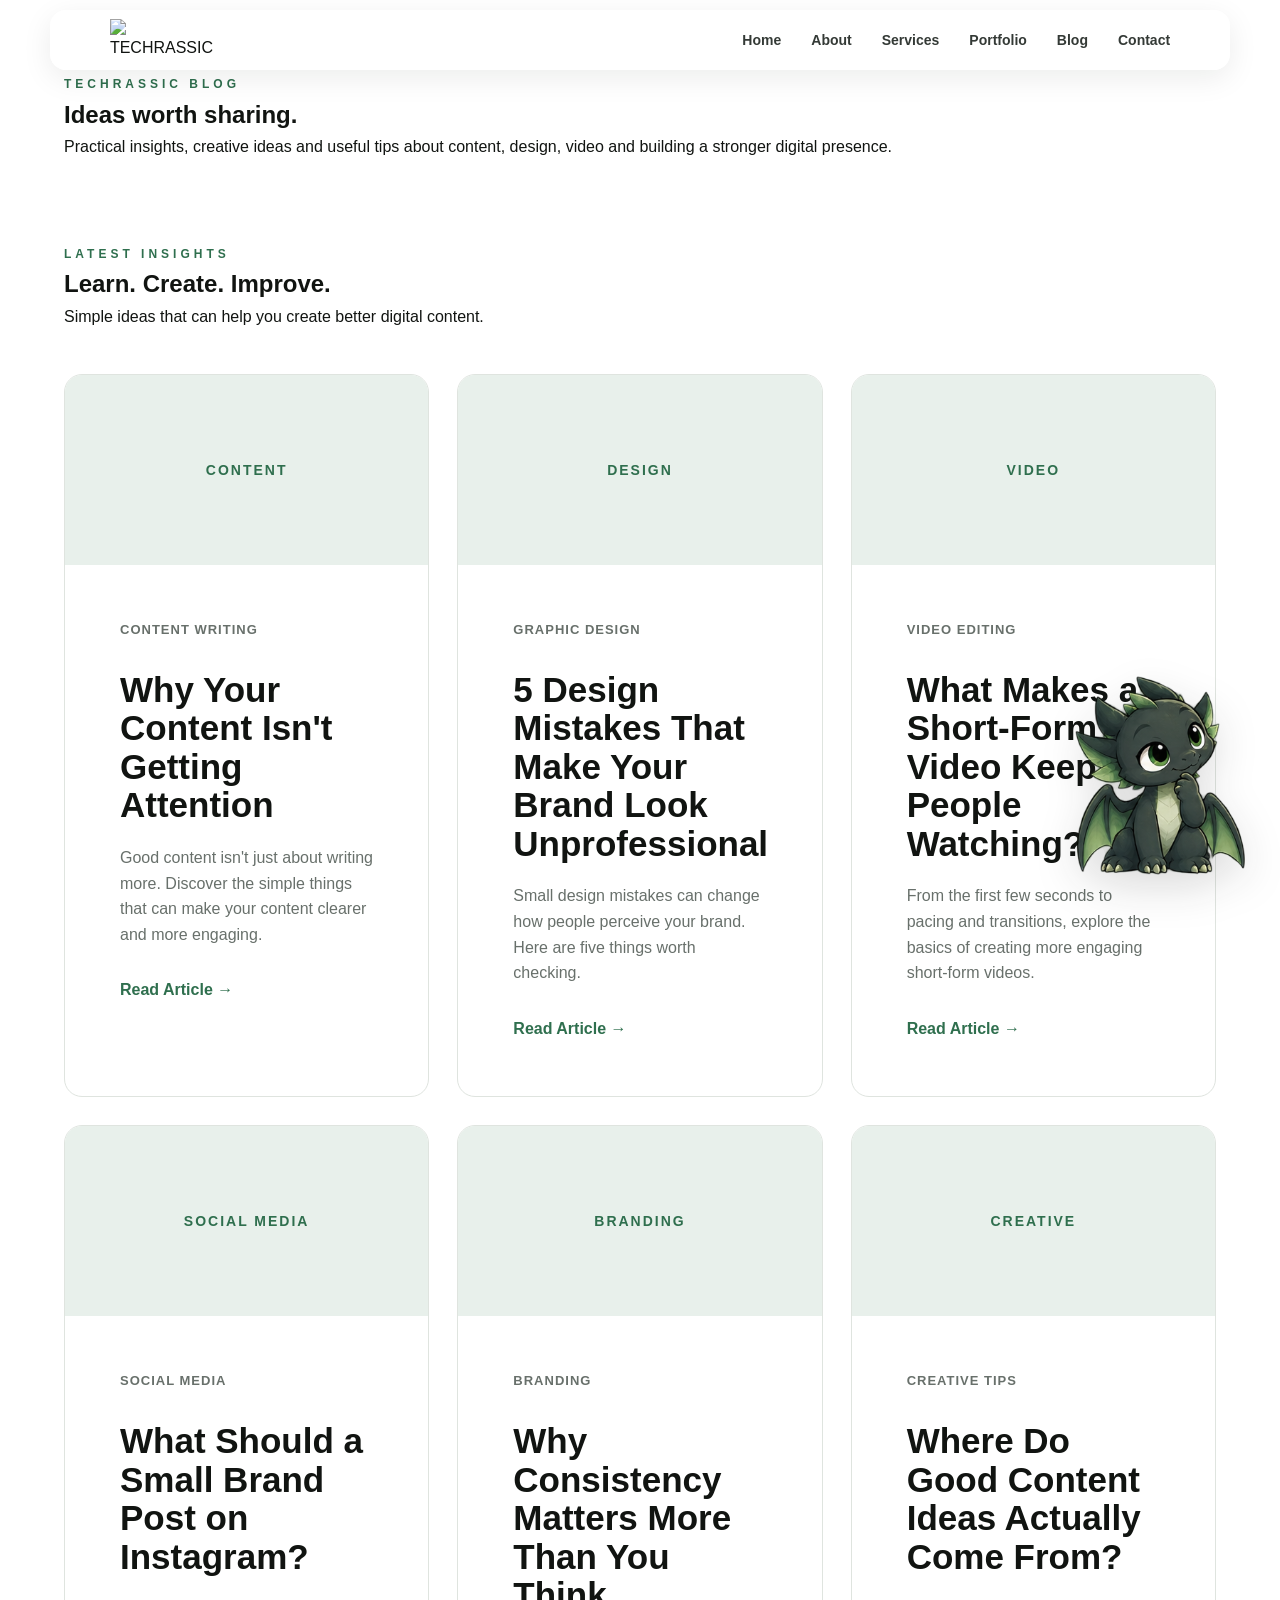
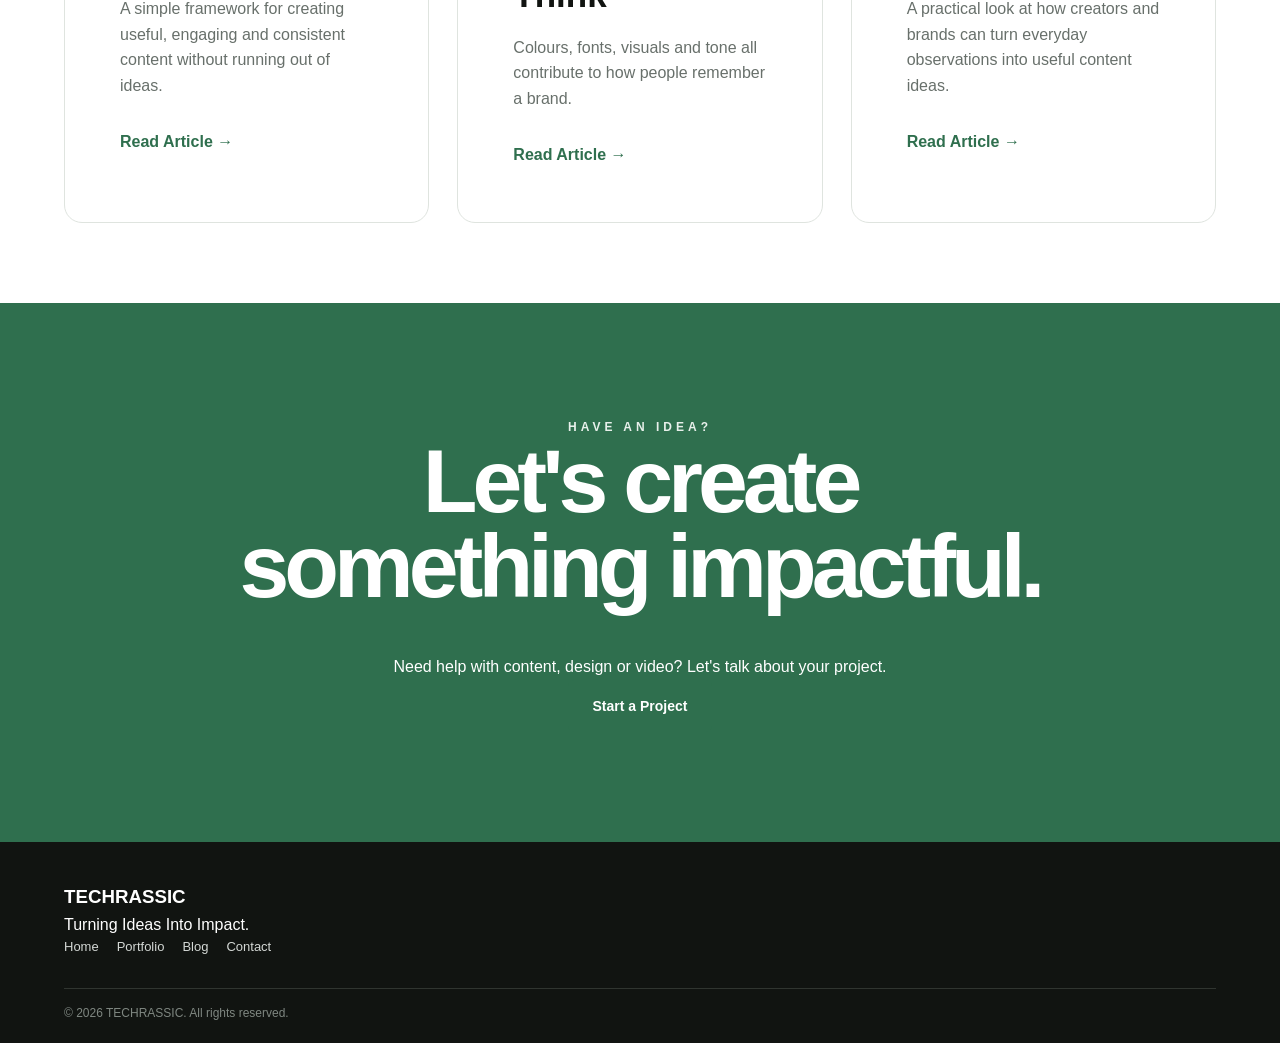
==== commit c95685be: "Refactor navbar structure and links in index.html" ====
--- a/blog/index.html
+++ b/blog/index.html
@@ -27,24 +27,42 @@
 
 </div>
     <!-- NAVBAR -->
-    <header class="navbar">
-        <div class="container nav-container">
-
-            <a href="../index.html" class="logo">
-                <img src="../assets/logo.png" alt="TECHRASSIC Logo">
-            </a>
-
-            <nav>
-                <a href="../index.html">Home</a>
-                <a href="../index.html#about">About</a>
-                <a href="../index.html#services">Services</a>
-                <a href="../portfolio/index.html">Portfolio</a>
-                <a href="index.html" class="active">Blog</a>
-                <a href="../contact/index.html">Contact</a>
-            </nav>
-
-        </div>
-    </header>
+   <nav class="navbar">
+
+    <div class="container nav-container">
+
+        <a href="index.html" class="logo">
+            <img
+                src="assets/logo.png"
+                alt="TECHRASSIC"
+            >
+        </a>
+
+        <button
+            class="menu-toggle"
+            type="button"
+            aria-label="Open navigation menu"
+            aria-expanded="false"
+        >
+            <span></span>
+            <span></span>
+            <span></span>
+        </button>
+
+        <div class="nav-links">
+
+            <a href="index.html">Home</a>
+            <a href="index.html#about">About</a>
+            <a href="index.html#services">Services</a>
+            <a href="portfolio/index.html">Portfolio</a>
+            <a href="blog/index.html">Blog</a>
+            <a href="contact/index.html">Contact</a>
+
+        </div>
+
+    </div>
+
+</nav>
 
 
     <!-- BLOG HERO -->
--- a/style.css
+++ b/style.css
@@ -1805,3 +1805,157 @@
     }
 
 }
+
+/* =========================================================
+   MOBILE NAVBAR — FINAL FIX
+========================================================= */
+
+@media (max-width: 700px) {
+
+    /* Keep navbar in normal page flow */
+    .navbar {
+        position: relative;
+        top: 0;
+        width: calc(100% - 20px);
+        margin: 10px auto 0;
+        border-radius: 14px;
+        z-index: 1000;
+        overflow: visible;
+    }
+
+    .nav-container {
+        min-height: 54px;
+        padding: 0 12px;
+    }
+
+    .logo img {
+        width: 92px;
+    }
+
+    /* BURGER BUTTON */
+
+    .menu-toggle {
+        display: flex;
+        width: 38px;
+        height: 38px;
+        padding: 0;
+        border-radius: 10px;
+        flex-shrink: 0;
+        position: relative;
+        z-index: 1002;
+    }
+
+    .menu-toggle span {
+        width: 18px;
+        height: 2px;
+        background: var(--black);
+        border-radius: 5px;
+        transition:
+            transform 0.25s ease,
+            opacity 0.25s ease;
+    }
+
+    /* Burger → X */
+
+    .menu-toggle.active span:nth-child(1) {
+        transform: translateY(7px) rotate(45deg);
+    }
+
+    .menu-toggle.active span:nth-child(2) {
+        opacity: 0;
+    }
+
+    .menu-toggle.active span:nth-child(3) {
+        transform: translateY(-7px) rotate(-45deg);
+    }
+
+
+    /* MOBILE MENU */
+
+    .nav-links {
+        display: none;
+
+        position: absolute;
+
+        top: calc(100% + 8px);
+        left: 0;
+        right: 0;
+
+        flex-direction: column;
+        align-items: stretch;
+
+        gap: 3px;
+
+        padding: 8px;
+
+        background: rgba(255, 255, 255, 0.96);
+
+        border: 1px solid var(--border);
+        border-radius: 14px;
+
+        box-shadow:
+            0 15px 35px rgba(17, 20, 17, 0.12);
+
+        backdrop-filter: blur(18px);
+        -webkit-backdrop-filter: blur(18px);
+
+        z-index: 1001;
+    }
+
+    .nav-links.active {
+        display: flex;
+    }
+
+    .nav-links a {
+        width: 100%;
+        padding: 12px 13px;
+
+        border-radius: 9px;
+
+        font-size: 14px;
+        text-align: left;
+    }
+
+    .nav-links a:hover {
+        background: var(--green-light);
+    }
+
+    .nav-links a::after {
+        display: none;
+    }
+
+
+    /* Prevent hero from touching navbar */
+
+    .hero {
+        min-height: auto;
+        padding: 65px 0 55px;
+    }
+
+
+    /* Better mobile hero */
+
+    .hero-content {
+        flex-direction: column;
+        text-align: center;
+        gap: 35px;
+    }
+
+    .hero-text-content {
+        width: 100%;
+    }
+
+    .hero-buttons {
+        justify-content: center;
+        flex-wrap: wrap;
+    }
+
+    .hero-mascot {
+        flex: none;
+        width: 230px;
+    }
+
+    .hero-mascot img {
+        width: 230px;
+    }
+}
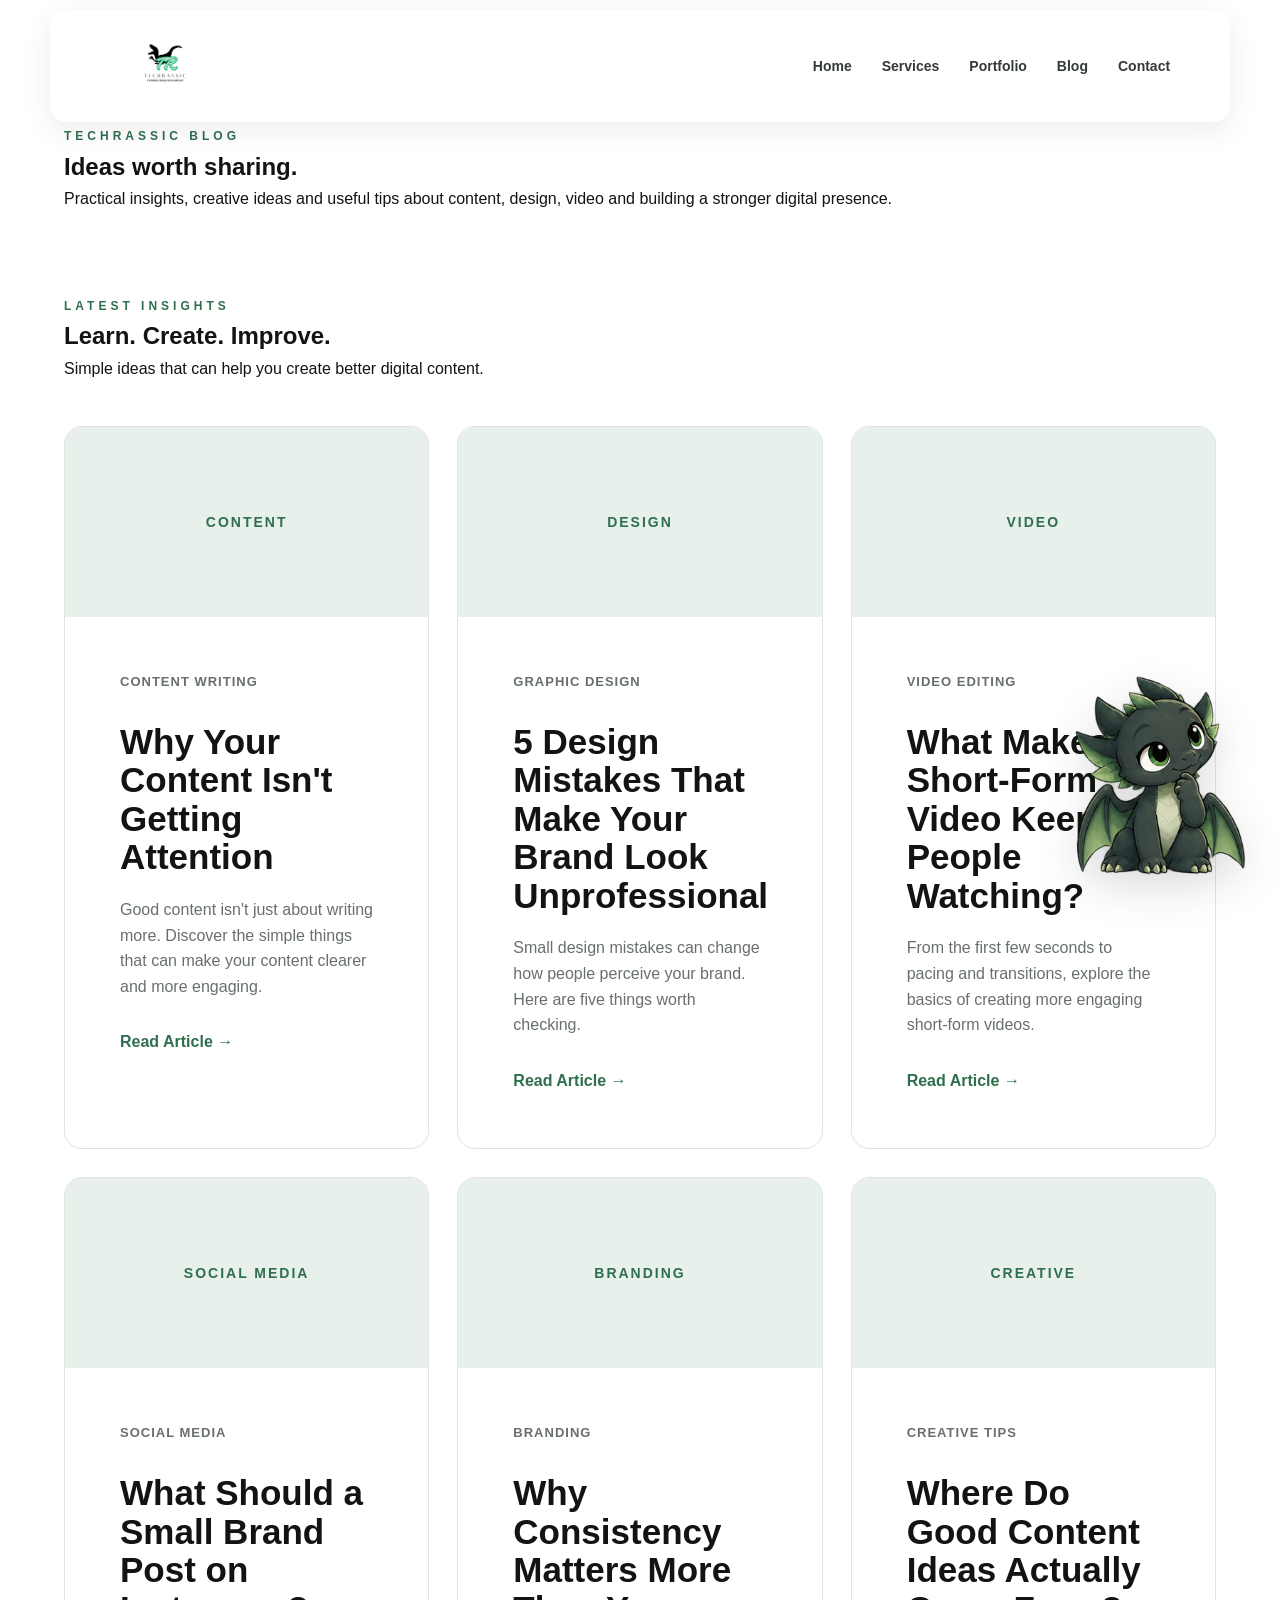
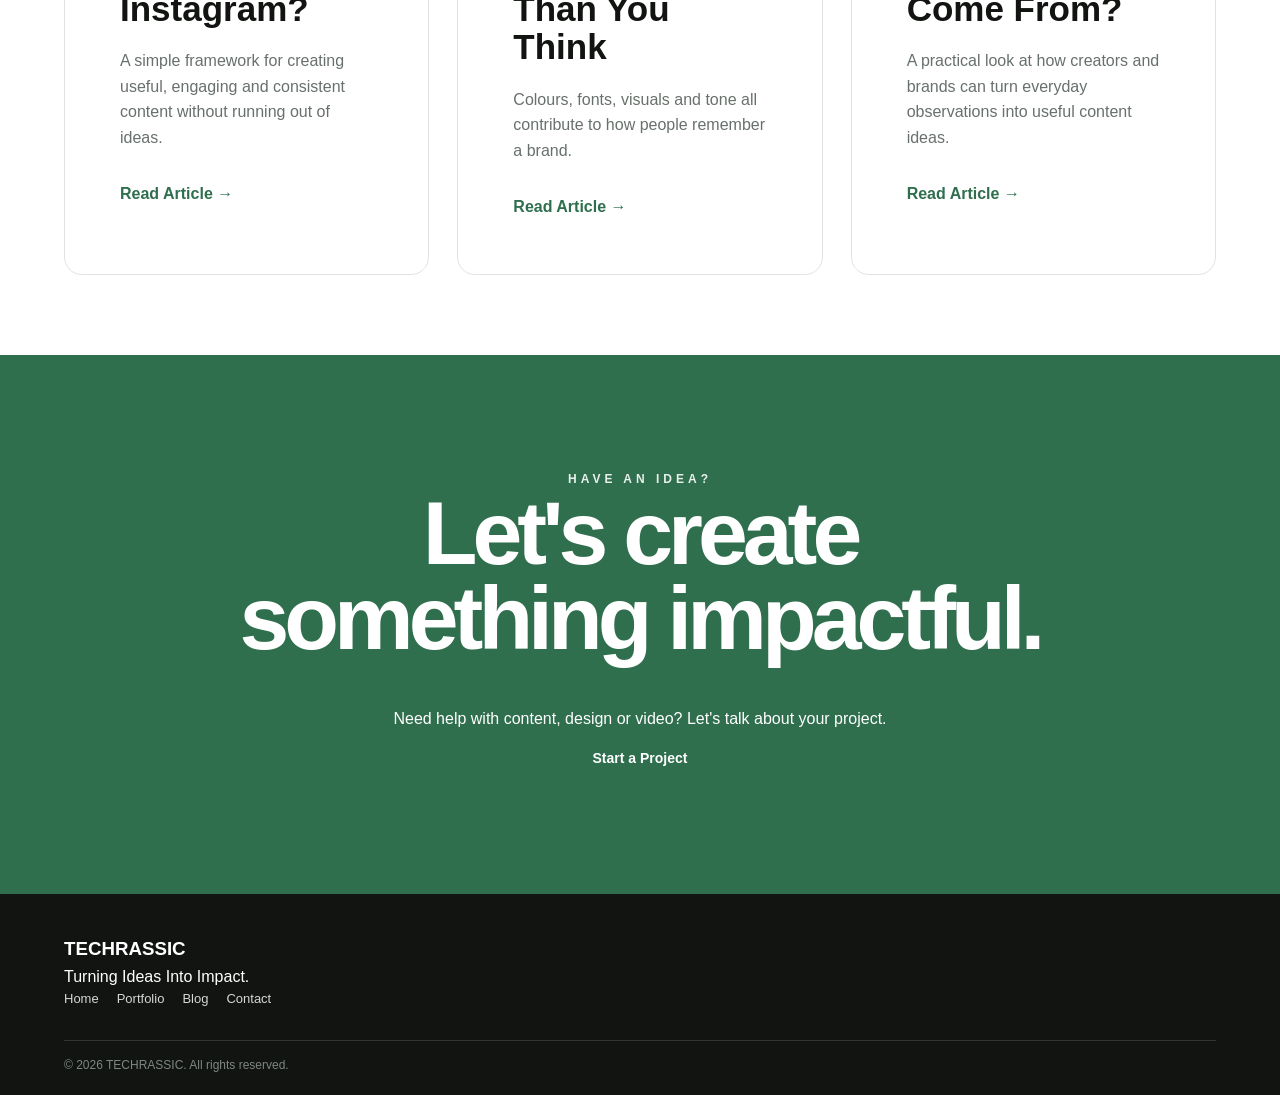
==== commit 2b65de01: "Refactor navbar structure and update links" ====
--- a/blog/index.html
+++ b/blog/index.html
@@ -27,42 +27,40 @@
 
 </div>
     <!-- NAVBAR -->
-   <nav class="navbar">
-
-    <div class="container nav-container">
-
-        <a href="index.html" class="logo">
-            <img
-                src="assets/logo.png"
-                alt="TECHRASSIC"
-            >
-        </a>
-
-        <button
-            class="menu-toggle"
-            type="button"
-            aria-label="Open navigation menu"
-            aria-expanded="false"
-        >
-            <span></span>
-            <span></span>
-            <span></span>
-        </button>
-
-        <div class="nav-links">
-
-            <a href="index.html">Home</a>
-            <a href="index.html#about">About</a>
-            <a href="index.html#services">Services</a>
-            <a href="portfolio/index.html">Portfolio</a>
-            <a href="blog/index.html">Blog</a>
-            <a href="contact/index.html">Contact</a>
-
-        </div>
-
-    </div>
-
-</nav>
+  <header class="navbar">
+
+        <div class="container nav-container">
+
+            <a href="../index.html" class="logo">
+                <img src="../assets/logo.png"
+                    alt="TECHRASSIC Logo">
+            </a>
+
+            <nav class="nav-links">
+
+                <a href="../index.html">Home</a>
+
+                <a href="../index.html#services">
+                    Services
+                </a>
+
+                <a href="index.html">
+                    Portfolio
+                </a>
+
+                <a href="../blog/index.html">
+                    Blog
+                </a>
+
+                <a href="../contact/index.html">
+                    Contact
+                </a>
+
+            </nav>
+
+        </div>
+
+    </header>
 
 
     <!-- BLOG HERO -->
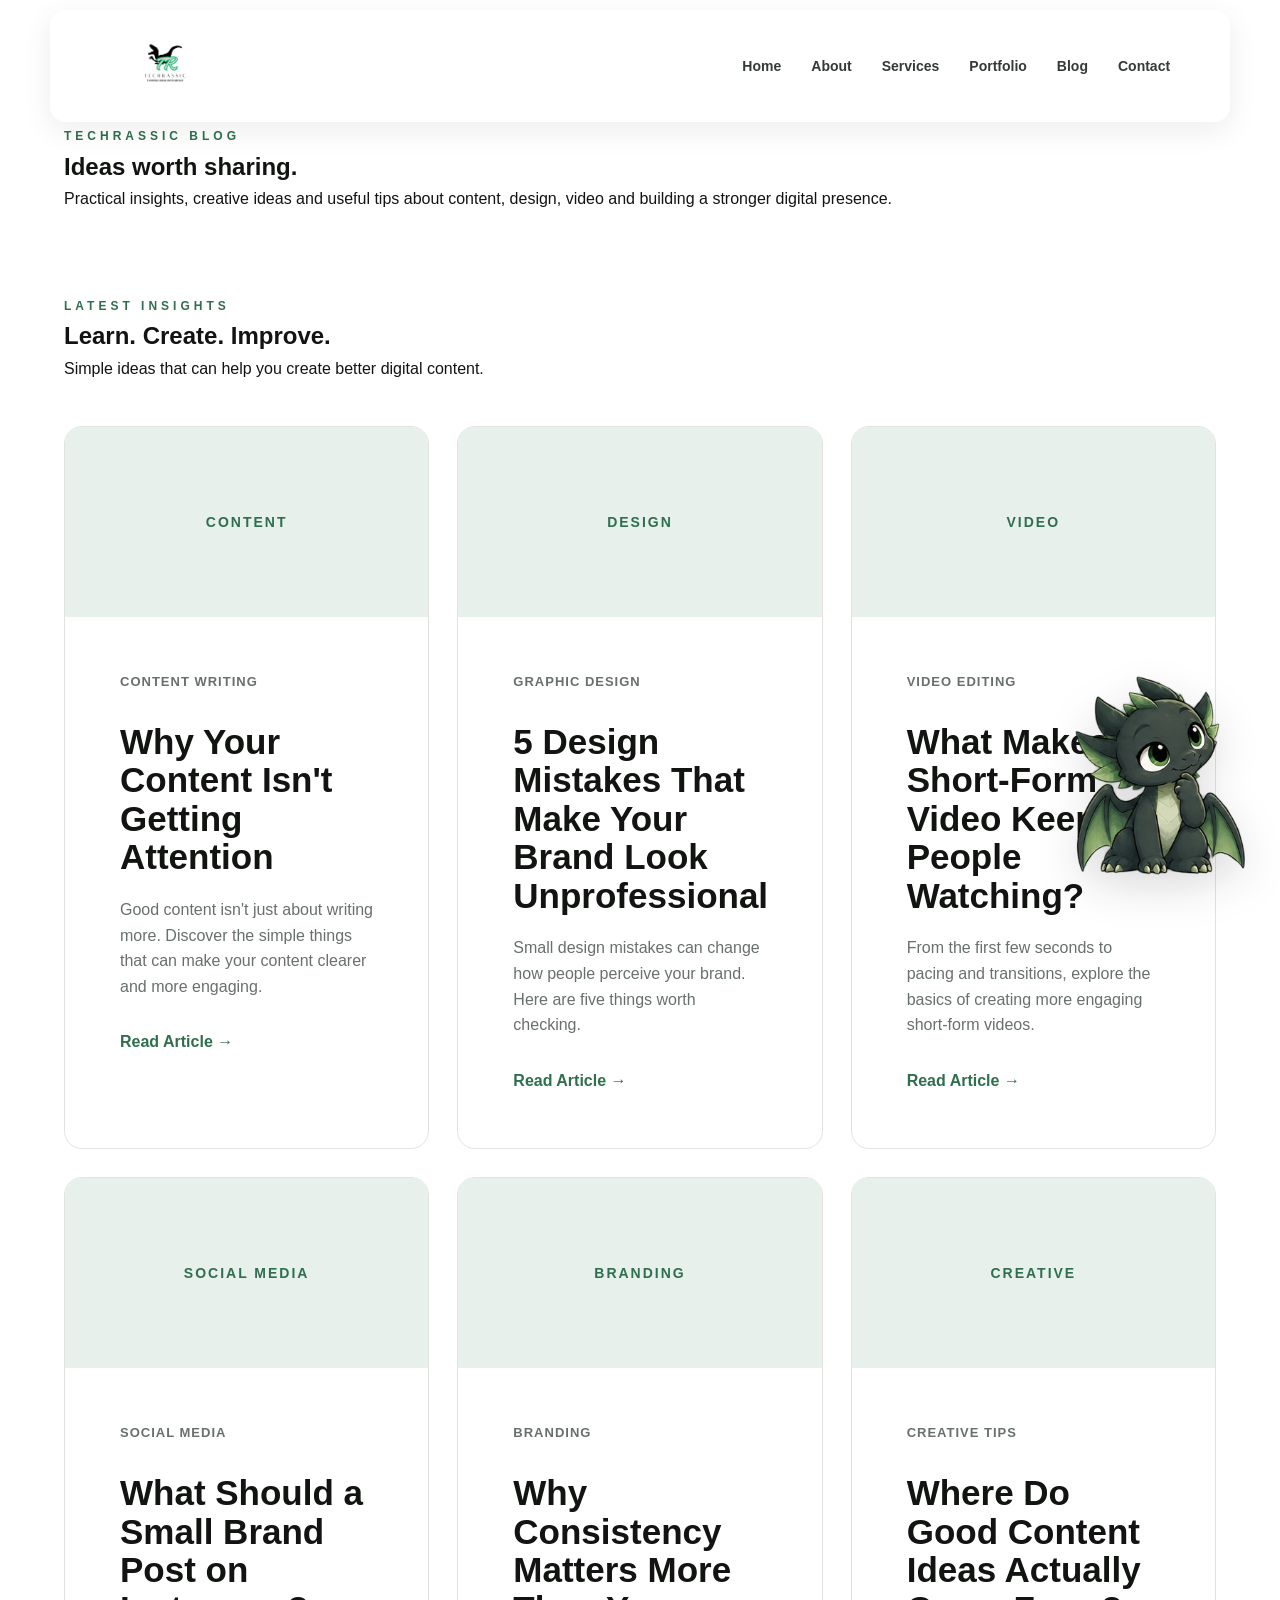
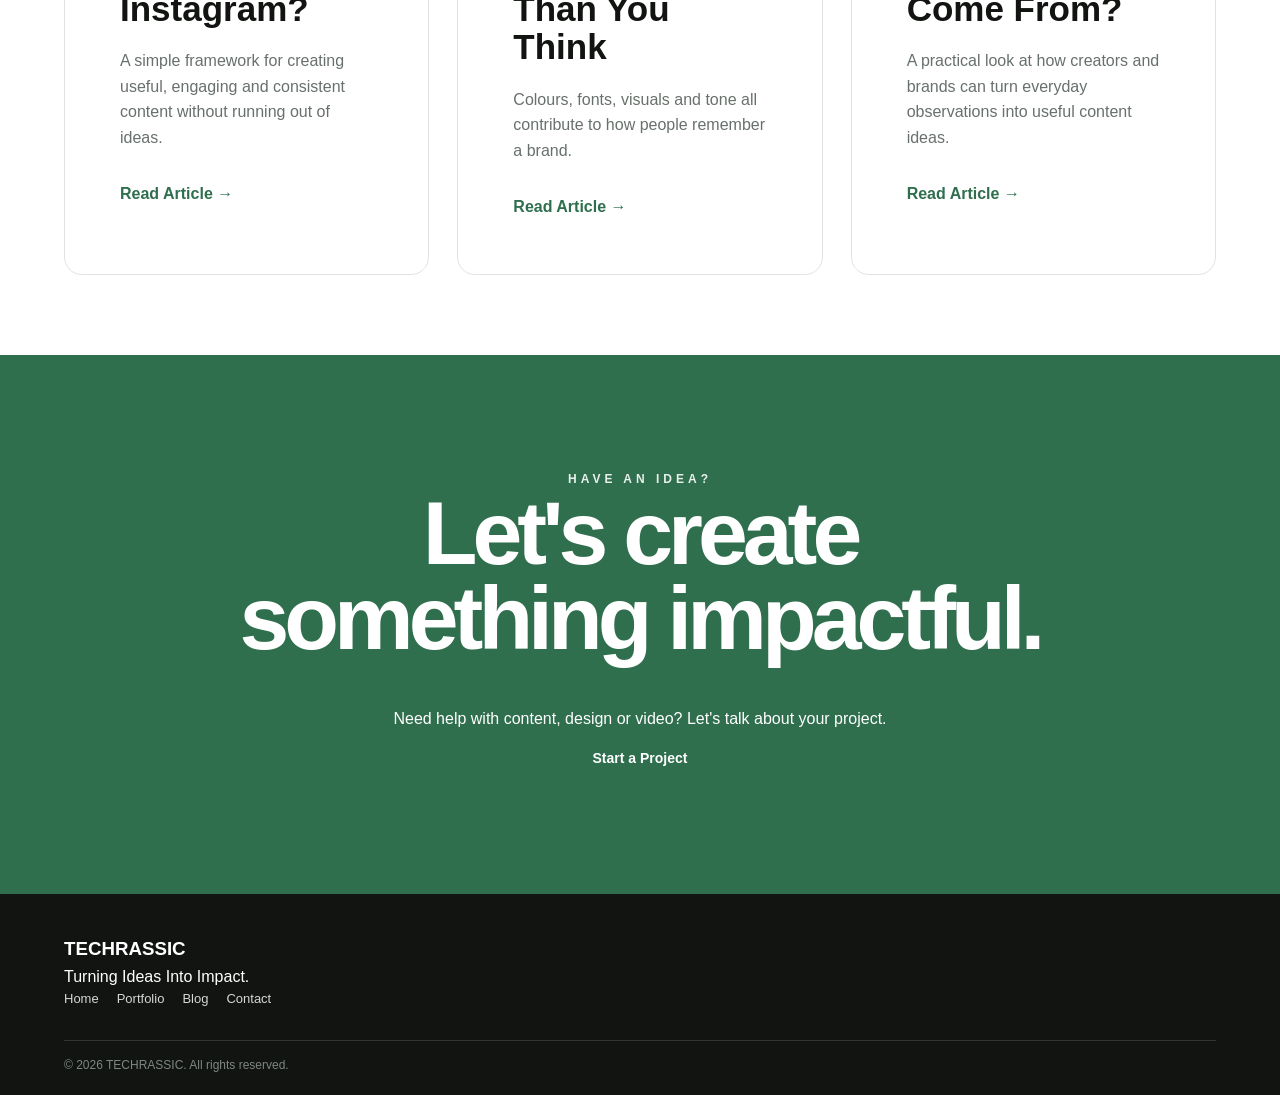
==== commit a503c67f: "Refactor HTML structure and improve formatting" ====
--- a/blog/index.html
+++ b/blog/index.html
@@ -1,54 +1,81 @@
 <!DOCTYPE html>
 <html lang="en">
+
 <head>
     <meta charset="UTF-8">
     <meta name="viewport" content="width=device-width, initial-scale=1.0">
 
     <title>Blog | TECHRASSIC</title>
-    <meta name="description" content="Insights, tips and ideas about content, design, video and digital creativity from TECHRASSIC.">
+
+    <meta
+        name="description"
+        content="Insights, tips and ideas about content, design, video and digital creativity from TECHRASSIC."
+    >
 
     <link rel="stylesheet" href="../style.css">
 </head>
 
 <body>
 
-    <!-- BLOG PAGE MASCOT -->
-
-<div class="page-mascot">
-
-    <img
-        src="../assets/mascot/poses/dragon-thinking.png"
-        alt="TECHRASSIC dragon mascot"
-    >
-
-    <div class="mascot-bubble">
-        Hmm...let's find some good ideas!💡
+    <!-- ================= BLOG PAGE MASCOT ================= -->
+
+    <div class="page-mascot">
+
+        <img
+            src="../assets/mascot/poses/dragon-thinking.png"
+            alt="TECHRASSIC dragon mascot"
+        >
+
+        <div class="mascot-bubble">
+            Hmm... let's find some good ideas! 💡
+        </div>
+
     </div>
 
-</div>
-    <!-- NAVBAR -->
-  <header class="navbar">
+
+    <!-- ================= NAVBAR ================= -->
+
+    <header class="navbar">
 
         <div class="container nav-container">
 
             <a href="../index.html" class="logo">
-                <img src="../assets/logo.png"
-                    alt="TECHRASSIC Logo">
+                <img
+                    src="../assets/logo.png"
+                    alt="TECHRASSIC Logo"
+                >
             </a>
 
+            <button
+                class="menu-toggle"
+                type="button"
+                aria-label="Open menu"
+                aria-expanded="false"
+            >
+                <span></span>
+                <span></span>
+                <span></span>
+            </button>
+
             <nav class="nav-links">
 
-                <a href="../index.html">Home</a>
+                <a href="../index.html">
+                    Home
+                </a>
+
+                <a href="../index.html#about">
+                    About
+                </a>
 
                 <a href="../index.html#services">
                     Services
                 </a>
 
+                <a href="../portfolio/index.html">
+                    Portfolio
+                </a>
+
                 <a href="index.html">
-                    Portfolio
-                </a>
-
-                <a href="../blog/index.html">
                     Blog
                 </a>
 
@@ -63,13 +90,19 @@
     </header>
 
 
-    <!-- BLOG HERO -->
+    <!-- ================= BLOG HERO ================= -->
+
     <section class="page-hero">
+
         <div class="container">
 
-            <span class="eyebrow">TECHRASSIC BLOG</span>
-
-            <h1>Ideas worth sharing.</h1>
+            <span class="eyebrow">
+                TECHRASSIC BLOG
+            </span>
+
+            <h1>
+                Ideas worth sharing.
+            </h1>
 
             <p>
                 Practical insights, creative ideas and useful tips
@@ -78,28 +111,38 @@
             </p>
 
         </div>
+
     </section>
 
 
-    <!-- BLOG POSTS -->
+    <!-- ================= BLOG POSTS ================= -->
+
     <section class="blog-section">
+
         <div class="container">
 
             <div class="section-heading">
-                <span class="eyebrow">LATEST INSIGHTS</span>
-
-                <h2>Learn. Create. Improve.</h2>
+
+                <span class="eyebrow">
+                    LATEST INSIGHTS
+                </span>
+
+                <h2>
+                    Learn. Create. Improve.
+                </h2>
 
                 <p>
                     Simple ideas that can help you create better
                     digital content.
                 </p>
+
             </div>
 
 
             <div class="blog-grid">
 
                 <!-- BLOG CARD 1 -->
+
                 <article class="blog-card">
 
                     <div class="blog-image">
@@ -132,6 +175,7 @@
 
 
                 <!-- BLOG CARD 2 -->
+
                 <article class="blog-card">
 
                     <div class="blog-image">
@@ -164,6 +208,7 @@
 
 
                 <!-- BLOG CARD 3 -->
+
                 <article class="blog-card">
 
                     <div class="blog-image">
@@ -196,6 +241,7 @@
 
 
                 <!-- BLOG CARD 4 -->
+
                 <article class="blog-card">
 
                     <div class="blog-image">
@@ -228,6 +274,7 @@
 
 
                 <!-- BLOG CARD 5 -->
+
                 <article class="blog-card">
 
                     <div class="blog-image">
@@ -259,6 +306,7 @@
 
 
                 <!-- BLOG CARD 6 -->
+
                 <article class="blog-card">
 
                     <div class="blog-image">
@@ -292,66 +340,102 @@
             </div>
 
         </div>
+
     </section>
 
 
-    <!-- CTA -->
+    <!-- ================= CTA ================= -->
+
     <section class="cta-section">
+
         <div class="container">
 
             <div class="cta-box">
 
-                <span class="eyebrow">HAVE AN IDEA?</span>
-
-                <h2>Let's create something impactful.</h2>
+                <span class="eyebrow">
+                    HAVE AN IDEA?
+                </span>
+
+                <h2>
+                    Let's create something impactful.
+                </h2>
 
                 <p>
                     Need help with content, design or video?
                     Let's talk about your project.
                 </p>
 
-                <a href="../contact/index.html" class="btn btn-primary">
+                <a
+                    href="../contact/index.html"
+                    class="btn btn-primary"
+                >
                     Start a Project
                 </a>
 
             </div>
 
         </div>
+
     </section>
 
 
-    <!-- FOOTER -->
+    <!-- ================= FOOTER ================= -->
+
     <footer class="footer">
+
         <div class="container">
 
             <div class="footer-content">
 
                 <div>
-                    <h3>TECHRASSIC</h3>
+
+                    <h3>
+                        TECHRASSIC
+                    </h3>
 
                     <p>
                         Turning Ideas Into Impact.
                     </p>
+
                 </div>
 
                 <div class="footer-links">
-                    <a href="../index.html">Home</a>
-                    <a href="../portfolio/index.html">Portfolio</a>
-                    <a href="index.html">Blog</a>
-                    <a href="../contact/index.html">Contact</a>
+
+                    <a href="../index.html">
+                        Home
+                    </a>
+
+                    <a href="../portfolio/index.html">
+                        Portfolio
+                    </a>
+
+                    <a href="index.html">
+                        Blog
+                    </a>
+
+                    <a href="../contact/index.html">
+                        Contact
+                    </a>
+
                 </div>
 
             </div>
 
             <div class="footer-bottom">
-                <p>© 2026 TECHRASSIC. All rights reserved.</p>
+
+                <p>
+                    © 2026 TECHRASSIC. All rights reserved.
+                </p>
+
             </div>
 
         </div>
+
     </footer>
 
 
     <script src="../script.js"></script>
 
 </body>
+
 </html>
